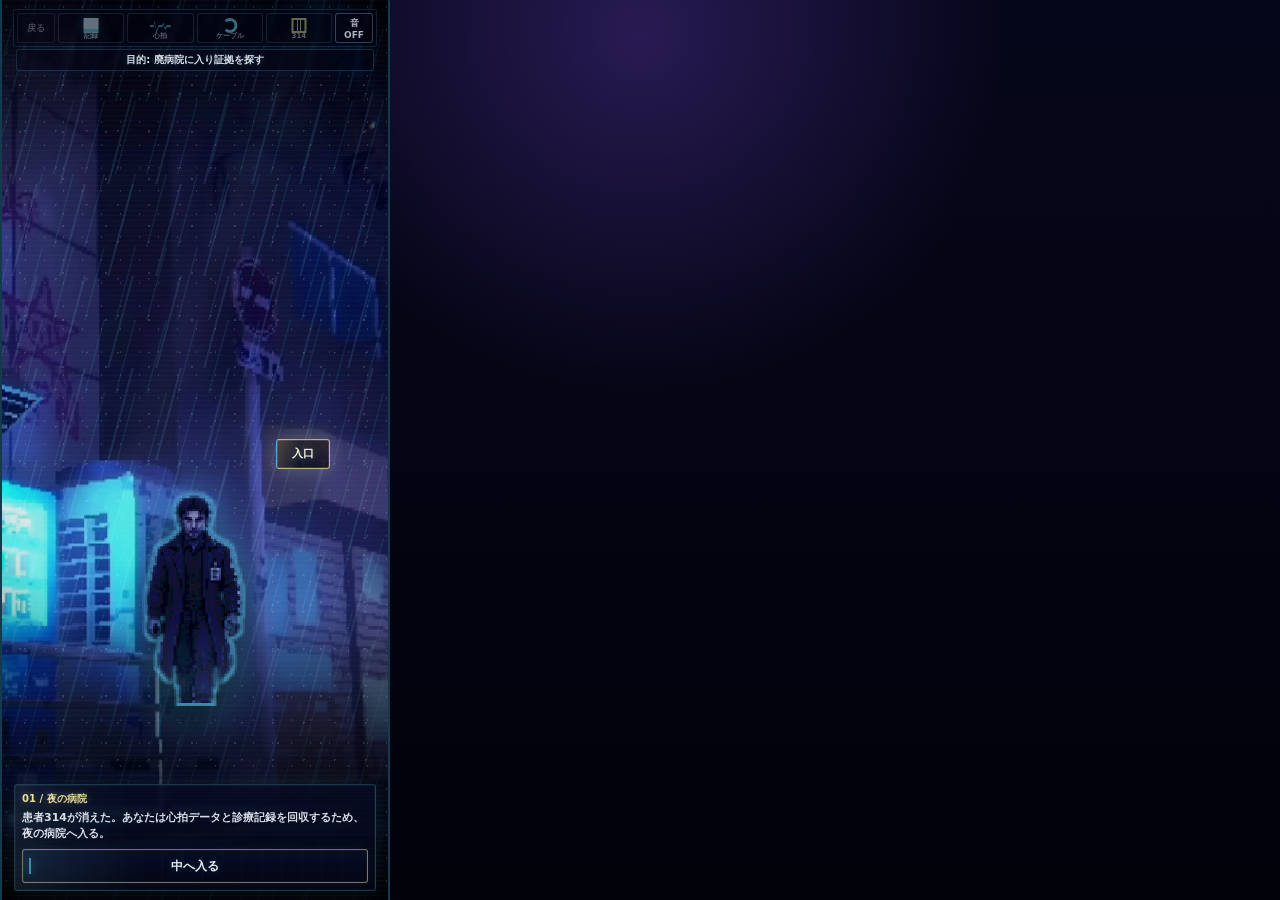
==== story/index.html @ d55cb2ef "Reduce story UI to emphasize reference composition" ====
<!doctype html>
<html lang="ja">
<head>
  <meta charset="utf-8">
  <meta name="viewport" content="width=device-width, initial-scale=1, viewport-fit=cover">
  <title>聴診 Auscultation - Mobile Prototype</title>
  <link rel="stylesheet" href="./styles.css?v=20260616-refui1">
</head>
<body>
  <main class="phone" id="app">
    <section class="screen scene-street" id="screen" aria-live="polite">
      <div class="scene-layer scene-bg" id="sceneBg"></div>
      <div class="scene-layer parallax skyline"></div>
      <div class="scene-layer parallax foreground"></div>
      <div class="scene-layer rain"></div>
      <div class="scene-layer mist"></div>
      <div class="scene-layer light-sweep"></div>
      <div class="scene-layer beat-grid"></div>
      <div class="scene-layer capsule-rig">
        <span class="core"></span>
        <span class="ring r1"></span>
        <span class="ring r2"></span>
      </div>
      <div class="scene-layer exit-door">
        <span class="door-line"></span>
        <span class="door-glow"></span>
      </div>
      <div class="scene-layer figure" id="figure"></div>
      <div class="scene-layer motion-cut" id="motionCut" aria-hidden="true">
        <span></span>
        <b></b>
      </div>
      <div class="story-beat" id="storyBeat" aria-live="polite" hidden>
        <p id="storyBeatKicker">LOG</p>
        <h2 id="storyBeatTitle">証拠更新</h2>
        <span id="storyBeatText">新しい手掛かりがつながった。</span>
      </div>
      <div class="hotspots" id="hotspots"></div>
      <div class="toast" id="toast"></div>
      <div class="scene-layer vignette"></div>
      <div class="scene-layer scanlines"></div>
      <div class="scene-layer grain"></div>

      <section class="evidence-panel" aria-label="証拠">
        <button type="button" class="back-button" id="backButton" disabled>戻る</button>
        <div class="evidence-title">証拠</div>
        <div class="evidence-slots" id="evidenceSlots"></div>
        <button type="button" class="audio-toggle" id="audioToggle" aria-pressed="false">音OFF</button>
      </section>

      <div class="objective-chip" id="objectiveChip">目的: 中へ入る</div>

      <section class="evidence-dialog" id="evidenceDialog" aria-live="polite" hidden>
        <div class="evidence-card">
          <p class="evidence-card-kicker">証拠メモ</p>
          <h2 id="evidenceDialogTitle">記録</h2>
          <p id="evidenceDialogText">調査内容</p>
          <button type="button" class="evidence-close" id="evidenceClose">閉じる</button>
        </div>
      </section>

      <section class="clear-dialog" id="clearDialog" aria-live="polite" hidden>
        <div class="clear-card">
          <p class="clear-kicker">Auscultation</p>
          <h2>CLEAR</h2>
          <p class="clear-text">消えた患者の記録、心拍、番号314がそろった。証拠カプセルのロックは解除され、外部へ送信された。</p>
          <div class="clear-evidence" id="clearEvidence"></div>
          <button type="button" class="clear-restart" id="clearRestart">最初から</button>
        </div>
      </section>

      <section class="sync-meter" id="syncMeter" hidden>
        <div class="sync-label">
          <span>心拍同期</span>
          <b id="syncStatus">待機</b>
        </div>
        <div class="sync-rail"><span id="syncFill"></span></div>
        <div class="sync-beats" id="syncBeats">
          <span></span><span></span><span></span>
        </div>
      </section>

      <section class="hud">
        <div>
          <p class="chapter" id="chapter">01 / 夜の病院</p>
          <p class="line" id="line">廃病院で患者が消えた。残された心拍データを回収し、証拠カプセルを開く。</p>
        </div>
        <div class="actions" id="actions"></div>
        <div class="progress-wrap" id="progressWrap" hidden>
          <span id="progressBar"></span>
        </div>
      </section>
    </section>
  </main>
  <script src="./app.js?v=20260616-refui1"></script>
</body>
</html>
---- story/styles.css ----
:root {
  --ink: #eef3ff;
  --muted: #9fa8d4;
  --cyan: #65d6ff;
  --violet: #6460a1;
  --pink: #d87aa8;
  --gold: #eadf9b;
  --deep: #070208;
  --panel: rgba(4, 8, 26, .78);
}

* {
  box-sizing: border-box;
}

html,
body {
  margin: 0;
  min-height: 100%;
  background: var(--deep);
  color: var(--ink);
  font-family: "Yu Gothic UI", "Hiragino Sans", Meiryo, system-ui, sans-serif;
  letter-spacing: 0;
  overscroll-behavior: none;
}

button {
  min-height: 48px;
  border: 1px solid rgba(101, 214, 255, .48);
  border-radius: 6px;
  background: linear-gradient(180deg, rgba(16, 24, 67, .96), rgba(8, 12, 35, .96));
  color: var(--ink);
  font: inherit;
  font-weight: 800;
  text-shadow: 0 0 10px rgba(101, 214, 255, .38);
  box-shadow:
    0 0 0 1px rgba(255, 255, 255, .08) inset,
    0 0 18px rgba(101, 214, 255, .14);
  touch-action: none;
}

button:active,
button.is-holding {
  border-color: rgba(255, 94, 168, .78);
  background: linear-gradient(180deg, rgba(65, 22, 78, .98), rgba(17, 16, 45, .98));
  box-shadow:
    0 0 0 1px rgba(255, 255, 255, .08) inset,
    0 0 28px rgba(255, 94, 168, .42);
}

button.is-guided {
  border-color: rgba(234, 223, 155, .76);
  box-shadow:
    0 0 0 1px rgba(255, 255, 255, .12) inset,
    0 0 20px rgba(234, 223, 155, .24),
    0 0 34px rgba(101, 214, 255, .12);
}

.phone {
  min-height: 100svh;
  display: block;
  background:
    radial-gradient(circle at 50% 4%, rgba(141, 89, 255, .25), transparent 34%),
    linear-gradient(180deg, #06061a, #02020b);
}

.screen {
  position: relative;
  width: min(100vw, 390px);
  height: 100svh;
  min-height: 680px;
  overflow: hidden;
  background: #07081c;
  isolation: isolate;
  image-rendering: pixelated;
  transform: translateZ(0);
}

.scene-layer {
  position: absolute;
  inset: 0;
  pointer-events: none;
}

.scene-bg {
  z-index: 0;
  background-image: url("./assets/bg_street.png");
  background-size: cover;
  background-position: center;
  transform: scale(1.03) translate3d(calc(var(--tilt-x, 0) * -4px), calc(var(--tilt-y, 0) * -4px), 0);
  filter: saturate(1.06) contrast(1.08);
  animation: breathe 7s ease-in-out infinite;
}

.scene-street .scene-bg {
  background-image: url("./assets/bg_ref_alley.png?v=20260615-ref1");
  background-position: center;
  filter: saturate(1.02) contrast(1.04) brightness(.9);
  animation: breathe 11s ease-in-out infinite;
}

.scene-street .scene-bg::after {
  content: "";
  position: absolute;
  inset: 0;
  background: url("./assets/bg_ref_alley_dim.png?v=20260615-ref1") center / cover no-repeat;
  opacity: 0;
  animation: streetDimPulse 7.4s ease-in-out infinite;
}

.scene-or .scene-bg,
.scene-records .scene-bg {
  background-image: url("./assets/bg_or.png");
  background-position: center 43%;
  filter: saturate(1.04) contrast(1.12) brightness(.78);
  animation: roomCameraDrift 12s ease-in-out infinite;
}

.scene-or .scene-bg::before,
.scene-records .scene-bg::before {
  content: "";
  position: absolute;
  inset: 0;
  background:
    radial-gradient(ellipse at 50% 20%, rgba(205, 246, 255, .24), transparent 18%),
    radial-gradient(ellipse at 50% 48%, rgba(61, 182, 255, .18), transparent 30%),
    linear-gradient(180deg, rgba(0, 0, 0, .18), transparent 38%, rgba(0, 0, 0, .32));
  mix-blend-mode: screen;
  opacity: .72;
  animation: surgicalLampFlicker 5.6s steps(5) infinite;
}

.scene-or .scene-bg::after,
.scene-records .scene-bg::after {
  content: "";
  position: absolute;
  inset: 0;
  background:
    linear-gradient(90deg, transparent 0 73%, rgba(72, 234, 255, .14) 74% 76%, transparent 77%),
    repeating-linear-gradient(180deg, transparent 0 33px, rgba(72, 234, 255, .1) 34px 35px, transparent 36px 70px);
  mix-blend-mode: screen;
  opacity: .28;
  animation: monitorRoomBlink 3.2s steps(4) infinite;
}

.scene-records .scene-bg {
  background-size: auto 110%;
  background-position: 43% 38%;
}

.scene-capsule .scene-bg,
.scene-exit .scene-bg {
  background-image: url("./assets/bg_capsule.png");
  background-position: center 44%;
  filter: saturate(1.08) contrast(1.13) brightness(.76);
  animation: capsuleCameraDrift 14s ease-in-out infinite;
}

.scene-capsule .scene-bg::before,
.scene-exit .scene-bg::before {
  content: "";
  position: absolute;
  inset: 0;
  background:
    radial-gradient(ellipse at 50% 39%, rgba(255, 70, 116, .3), transparent 24%),
    radial-gradient(ellipse at 51% 46%, rgba(72, 234, 255, .18), transparent 38%),
    linear-gradient(180deg, rgba(0, 0, 0, .12), transparent 44%, rgba(0, 0, 0, .36));
  mix-blend-mode: screen;
  opacity: .7;
  animation: capsuleCoreFlicker 3.8s steps(5) infinite;
}

.scene-capsule .scene-bg::after,
.scene-exit .scene-bg::after {
  content: "";
  position: absolute;
  inset: 0;
  background:
    repeating-linear-gradient(90deg, transparent 0 28px, rgba(72, 234, 255, .08) 29px 30px, transparent 31px 72px),
    repeating-linear-gradient(180deg, transparent 0 41px, rgba(255, 94, 168, .06) 42px 43px, transparent 44px 86px);
  mix-blend-mode: screen;
  opacity: .24;
  animation: monitorRoomBlink 4.4s steps(4) infinite reverse;
}

.scene-records .scene-bg,
.scene-exit .scene-bg {
  filter: saturate(1.08) contrast(1.16) brightness(.74);
}

.skyline {
  z-index: 1;
  opacity: .34;
  background:
    linear-gradient(90deg, transparent 0 14%, rgba(26, 37, 91, .55) 14% 18%, transparent 18% 62%, rgba(35, 21, 75, .52) 62% 67%, transparent 67%),
    repeating-linear-gradient(90deg, transparent 0 22px, rgba(72, 234, 255, .15) 23px 24px);
  mix-blend-mode: screen;
  animation: driftLeft 18s linear infinite;
}

.scene-street .skyline {
  display: none;
}

.foreground {
  z-index: 2;
  opacity: .3;
  background:
    radial-gradient(circle at 12% 82%, rgba(72, 234, 255, .32), transparent 14%),
    radial-gradient(circle at 82% 74%, rgba(255, 94, 168, .18), transparent 18%),
    linear-gradient(0deg, rgba(0, 0, 0, .74), transparent 25%);
  animation: driftRight 12s ease-in-out infinite alternate;
  transform: translate3d(calc(var(--tilt-x, 0) * 8px), calc(var(--tilt-y, 0) * 5px), 0);
}

.scene-street .foreground {
  opacity: .12;
  background: linear-gradient(0deg, rgba(0, 0, 0, .68), transparent 32%);
}

.rain {
  z-index: 3;
  opacity: .58;
  background-image:
    linear-gradient(105deg, transparent 0 46%, rgba(111, 199, 255, .58) 47% 49%, transparent 50% 100%),
    linear-gradient(105deg, transparent 0 54%, rgba(72, 234, 255, .4) 55% 57%, transparent 58% 100%);
  background-size: 48px 92px, 31px 73px;
  background-position: 0 0, 12px 28px;
  mix-blend-mode: screen;
  animation: rainFall .72s linear infinite;
}

.scene-street .rain {
  opacity: .2;
  animation-duration: 1.8s;
}

.scene-or .rain,
.scene-records .rain,
.scene-capsule .rain,
.scene-exit .rain {
  opacity: 0;
}

.mist {
  z-index: 4;
  opacity: .42;
  background:
    radial-gradient(ellipse at 18% 72%, rgba(74, 234, 255, .18), transparent 34%),
    radial-gradient(ellipse at 78% 28%, rgba(141, 89, 255, .22), transparent 30%),
    radial-gradient(ellipse at 45% 52%, rgba(255, 94, 168, .1), transparent 37%);
  filter: blur(4px);
  animation: mistFlow 9s ease-in-out infinite alternate;
}

.scene-street .mist {
  opacity: .16;
  filter: blur(3px);
}

.light-sweep {
  z-index: 5;
  opacity: .32;
  background: linear-gradient(112deg, transparent 0 38%, rgba(226, 249, 255, .34) 42%, transparent 48% 100%);
  mix-blend-mode: screen;
  animation: sweep 5.6s ease-in-out infinite;
}

.scene-street .light-sweep {
  opacity: .08;
  animation-duration: 9s;
}

.motion-cut {
  z-index: 29;
  display: grid;
  place-items: center;
  opacity: 0;
  transform: translateX(-110%);
  background:
    linear-gradient(110deg, transparent 0 22%, rgba(4, 8, 26, .94) 23% 78%, transparent 79%),
    repeating-linear-gradient(90deg, rgba(72, 234, 255, .26) 0 2px, transparent 2px 9px);
  mix-blend-mode: normal;
  pointer-events: none;
}

.motion-cut span {
  position: absolute;
  inset: 39% 0 auto;
  height: 42px;
  background: linear-gradient(90deg, transparent, rgba(72, 234, 255, .74), rgba(255, 224, 139, .62), transparent);
  box-shadow: 0 0 42px rgba(72, 234, 255, .55);
}

.motion-cut b {
  position: relative;
  padding: 9px 15px;
  border: 2px solid rgba(255, 224, 139, .78);
  border-radius: 6px;
  background: rgba(4, 8, 26, .82);
  color: #fff7dc;
  font-size: 18px;
  font-weight: 1000;
  line-height: 1;
  text-shadow: 0 0 16px rgba(72, 234, 255, .7);
  transform: skewX(-7deg);
}

.screen.is-cutting .motion-cut {
  animation: cutSweep 1.45s steps(12);
}

.screen.is-cutting .motion-cut b {
  animation: cutTitlePop 1.45s steps(5);
}

.screen.is-flashing .light-sweep {
  animation: sweep .32s ease-out 2;
  opacity: .58;
}

.action-cinema {
  z-index: 34;
  inset: 104px 0 180px;
  display: grid;
  place-items: center;
  opacity: 0;
  transform: translateY(12px);
  pointer-events: none;
}

.action-cinema::after {
  content: attr(data-label);
  position: absolute;
  left: 34px;
  top: calc(50% + 82px);
  z-index: 10;
  min-width: 86px;
  padding: 9px 12px;
  border: 2px solid rgba(255, 224, 139, .9);
  border-radius: 6px;
  background: rgba(1, 3, 15, .94);
  color: #fff8df;
  font-size: 16px;
  font-weight: 1000;
  line-height: 1;
  text-align: center;
  text-shadow: 0 0 16px rgba(72, 234, 255, .72);
  box-shadow: 0 0 22px rgba(255, 224, 139, .28);
  opacity: 0;
  transform: skewX(-7deg) translateX(22px) scale(.86);
}

.cine-window {
  position: relative;
  width: min(86%, 336px);
  height: min(38svh, 280px);
  min-height: 220px;
  overflow: hidden;
  border: 2px solid rgba(72, 234, 255, .72);
  border-radius: 8px;
  background:
    radial-gradient(circle at 76% 28%, rgba(255, 94, 168, .22), transparent 24%),
    radial-gradient(circle at 28% 72%, rgba(72, 234, 255, .24), transparent 22%),
    linear-gradient(180deg, rgba(10, 9, 38, .985), rgba(3, 5, 20, .985));
  box-shadow:
    0 0 0 1px rgba(255, 255, 255, .1) inset,
    0 0 36px rgba(72, 234, 255, .38),
    0 0 70px rgba(255, 94, 168, .18);
  image-rendering: pixelated;
}

.cine-window::before,
.cine-window::after {
  content: "";
  position: absolute;
  inset: 0;
  pointer-events: none;
}

.cine-window::before {
  background:
    repeating-linear-gradient(0deg, rgba(255, 255, 255, .07) 0 1px, transparent 1px 5px),
    linear-gradient(90deg, rgba(0, 0, 0, .58), transparent 22% 74%, rgba(0, 0, 0, .62));
  mix-blend-mode: screen;
  opacity: .44;
}

.cine-window::after {
  border: 10px solid rgba(1, 4, 20, .64);
  box-shadow: 0 0 0 2px rgba(255, 224, 139, .2) inset;
}

.cine-panel,
.cine-runner,
.cine-scan,
.cine-pulse,
.action-cinema b {
  position: absolute;
}

.cine-panel-a {
  z-index: 1;
  inset: 0;
  background:
    linear-gradient(120deg, transparent 0 28%, rgba(72, 234, 255, .16) 29% 31%, transparent 32%),
    linear-gradient(180deg, rgba(83, 64, 145, .6), rgba(9, 13, 44, .76) 45%, rgba(2, 4, 15, .94)),
    repeating-linear-gradient(90deg, transparent 0 18px, rgba(72, 234, 255, .1) 19px 20px);
  transform: scale(1.08);
}

.cine-panel-b {
  z-index: 2;
  left: 9%;
  right: 9%;
  bottom: 18px;
  height: 38%;
  border-top: 2px solid rgba(72, 234, 255, .46);
  background:
    linear-gradient(90deg, rgba(72, 234, 255, .18), transparent 44%, rgba(255, 94, 168, .18)),
    repeating-linear-gradient(90deg, rgba(255, 255, 255, .08) 0 4px, transparent 4px 22px);
  clip-path: polygon(0 70%, 18% 42%, 35% 58%, 48% 36%, 64% 50%, 100% 16%, 100% 100%, 0 100%);
  opacity: .82;
}

.cine-runner {
  z-index: 5;
  --cine-row: -96px;
  left: 50%;
  bottom: 26px;
  width: 64px;
  height: 96px;
  background-image: url("./assets/investigator_sprite_refstyle_v2.png?v=20260616-fixwalk1");
  background-repeat: no-repeat;
  background-size: 256px 576px;
  background-position: 0 var(--cine-row);
  filter:
    drop-shadow(0 9px 8px rgba(0, 0, 0, .5))
    drop-shadow(0 0 18px rgba(72, 234, 255, .44));
  transform: translateX(-170px);
}

.cine-scan {
  z-index: 3;
  top: -12%;
  bottom: -12%;
  left: 18%;
  width: 54px;
  background: linear-gradient(90deg, transparent, rgba(228, 251, 255, .68), transparent);
  box-shadow: 0 0 32px rgba(72, 234, 255, .52);
  transform: skewX(-13deg) translateX(-150px);
  opacity: .72;
}

.cine-pulse {
  z-index: 4;
  left: 12%;
  right: 12%;
  top: 22px;
  height: 44px;
  background: linear-gradient(90deg, transparent 0 8%, var(--cyan) 9% 11%, transparent 12% 24%, var(--cyan) 25% 31%, transparent 32% 46%, var(--gold) 47% 51%, transparent 52% 100%);
  clip-path: polygon(0 48%, 10% 48%, 14% 18%, 19% 80%, 26% 48%, 43% 48%, 48% 28%, 53% 70%, 61% 48%, 100% 48%, 100% 58%, 61% 58%, 53% 78%, 48% 36%, 43% 58%, 26% 58%, 19% 88%, 14% 26%, 10% 58%, 0 58%);
  filter: drop-shadow(0 0 16px rgba(72, 234, 255, .78));
  opacity: .88;
}

.action-cinema b {
  z-index: 7;
  left: 14px;
  right: auto;
  bottom: 14px;
  padding: 9px 12px;
  border: 2px solid rgba(255, 224, 139, .86);
  border-radius: 6px;
  background: rgba(3, 5, 21, .88);
  color: #fff8df;
  font-size: 16px;
  font-weight: 1000;
  line-height: 1;
  text-shadow: 0 0 16px rgba(72, 234, 255, .72);
  transform: skewX(-7deg);
}

.screen.is-cinema .action-cinema {
  animation: cinemaShell 2.25s steps(14) forwards;
}

.screen.is-cinema .cine-panel-a {
  animation: cinePanelMove 2.25s steps(12) forwards;
}

.screen.is-cinema .cine-panel-b {
  animation: cineFloorMove 2.25s steps(11) forwards;
}

.screen.is-cinema .cine-runner {
  animation:
    cineRun 2.25s steps(14) forwards,
    cineSprite .45s steps(4) infinite;
}

.screen.is-cinema .cine-scan {
  animation: cineScan 2.25s steps(9) forwards;
}

.screen.is-cinema .cine-pulse {
  animation: cinePulse 2.25s steps(9) forwards;
}

.screen.is-cinema .action-cinema b {
  animation: cineLabel 2.25s steps(7) forwards;
}

.screen.is-cinema .action-cinema::after {
  animation: cineLabel 2.25s steps(7) forwards;
}

.screen.is-cinema-hold .action-cinema {
  opacity: 1;
  transform: translateY(0);
  animation: none;
}

.screen.is-cinema-hold .cine-panel-a,
.screen.is-cinema-hold .cine-panel-b,
.screen.is-cinema-hold .cine-runner,
.screen.is-cinema-hold .cine-scan,
.screen.is-cinema-hold .cine-pulse,
.screen.is-cinema-hold .action-cinema b,
.screen.is-cinema-hold .action-cinema::after {
  animation: none;
}

.screen.is-cinema-hold .cine-panel-a {
  transform: scale(1.08) translateX(-10px);
}

.screen.is-cinema-hold .cine-panel-b {
  opacity: .86;
  transform: translateX(-8px);
}

.screen.is-cinema-hold .cine-runner {
  transform: translateX(-32px);
  background-position: -64px var(--cine-row, -96px);
  opacity: 1;
}

.screen.is-cinema-hold .cine-scan {
  transform: skewX(-13deg) translateX(84px);
  opacity: .72;
}

.screen.is-cinema-hold .cine-pulse {
  transform: translateX(8px) scaleY(1.04);
  opacity: .95;
}

.screen.is-cinema-hold .action-cinema b,
.screen.is-cinema-hold .action-cinema::after {
  opacity: 1;
  transform: skewX(-7deg) translateX(0) scale(1);
}

.action-cinema[data-mode="record"] .cine-window,
.action-cinema[data-mode="code"] .cine-window,
.action-cinema[data-mode="link"] .cine-window {
  border-color: rgba(255, 224, 139, .9);
}

.action-cinema[data-mode="pulse"] .cine-window,
.action-cinema[data-mode="sync"] .cine-window {
  border-color: rgba(72, 234, 255, .92);
}

.action-cinema[data-mode="open"] .cine-window {
  border-color: rgba(255, 94, 168, .94);
  box-shadow:
    0 0 0 1px rgba(255, 255, 255, .12) inset,
    0 0 44px rgba(255, 94, 168, .42),
    0 0 74px rgba(72, 234, 255, .2);
}

.story-beat {
  position: absolute;
  z-index: 35;
  left: 18px;
  right: 18px;
  top: auto;
  bottom: calc(252px + env(safe-area-inset-bottom));
  padding: 10px 11px 11px;
  border: 1px solid rgba(101, 214, 255, .36);
  border-left-color: rgba(234, 223, 155, .72);
  border-radius: 3px;
  background:
    linear-gradient(90deg, rgba(101, 214, 255, .13), transparent 42%),
    linear-gradient(180deg, rgba(4, 7, 24, .86), rgba(1, 3, 13, .9));
  box-shadow:
    0 0 0 1px rgba(255, 255, 255, .05) inset,
    0 0 18px rgba(72, 234, 255, .12);
  transform: translateY(10px);
  opacity: 0;
  pointer-events: none;
  overflow: hidden;
}

.story-beat.is-visible {
  animation: storyBeatIn 1.45s steps(7) forwards;
}

.story-beat[hidden] {
  display: none;
}

.story-beat p,
.story-beat h2,
.story-beat span {
  margin: 0;
}

.story-beat p {
  color: rgba(234, 223, 155, .96);
  font-size: 9px;
  font-weight: 1000;
  letter-spacing: 0;
}

.story-beat h2 {
  margin-top: 3px;
  color: #e9fbff;
  font-size: 15px;
  font-weight: 1000;
  line-height: 1.18;
  text-shadow: 0 0 10px rgba(72, 234, 255, .38);
}

.story-beat span {
  display: -webkit-box;
  margin-top: 5px;
  color: rgba(248, 251, 255, .9);
  font-size: 10px;
  font-weight: 800;
  line-height: 1.42;
  max-height: 2.84em;
  overflow: hidden;
  -webkit-box-orient: vertical;
  -webkit-line-clamp: 2;
}

.screen.is-transitioning .scene-bg {
  animation: scenePush .42s steps(5), breathe 7s ease-in-out infinite;
}

.screen.is-transitioning .figure {
  animation: figureDrop .42s steps(4), tinyIdle 1.2s steps(2) infinite;
}

.scene-street .beat-grid,
.scene-street .capsule-rig,
.scene-street .exit-door,
.scene-or .capsule-rig,
.scene-records .capsule-rig {
  display: none;
}

.beat-grid {
  z-index: 6;
  opacity: .5;
  top: 18%;
  left: 8%;
  right: 52%;
  bottom: auto;
  height: 110px;
  background:
    linear-gradient(90deg, transparent 0 10%, var(--cyan) 10% 12%, transparent 12% 26%, var(--cyan) 26% 29%, transparent 29% 44%, var(--cyan) 44% 50%, transparent 50% 100%);
  filter: drop-shadow(0 0 14px rgba(72, 234, 255, .7));
  transform: scaleY(.7);
  clip-path: polygon(0 46%, 14% 46%, 18% 20%, 22% 72%, 29% 46%, 42% 46%, 47% 30%, 52% 62%, 59% 46%, 100% 46%, 100% 54%, 59% 54%, 52% 70%, 47% 38%, 42% 54%, 29% 54%, 22% 80%, 18% 28%, 14% 54%, 0 54%);
  animation: monitorPulse 1.1s steps(4) infinite;
}

.capsule-rig {
  z-index: 7;
  display: none;
  inset: 14% 3% auto 3%;
  height: min(52svh, 430px);
  filter:
    drop-shadow(0 0 22px rgba(72, 234, 255, .34))
    drop-shadow(0 0 34px rgba(255, 65, 93, .2));
}

.scene-capsule .capsule-rig {
  display: block;
}

.core {
  position: absolute;
  left: 50%;
  top: 48%;
  width: min(72vw, 300px);
  height: min(50svh, 410px);
  transform: translate(-50%, -50%);
  border: 0;
  border-radius: 0;
  background: url("./assets/heart_core_v2.png?v=20260615") center / contain no-repeat;
  box-shadow: none;
  image-rendering: pixelated;
  animation: coreBeat 1.05s ease-in-out infinite;
}

.ring {
  position: absolute;
  left: 50%;
  top: 39%;
  width: min(50vw, 210px);
  height: min(50vw, 210px);
  border: 2px solid rgba(72, 234, 255, .64);
  transform: translate(-50%, -50%) rotate(0deg);
  opacity: .32;
  animation: ringTurn 4.5s linear infinite;
  pointer-events: none;
}

.ring.r2 {
  width: min(64vw, 270px);
  height: min(64vw, 270px);
  border-color: rgba(255, 94, 168, .44);
  animation-duration: 7s;
  animation-direction: reverse;
}

.exit-door {
  z-index: 7;
  display: none;
  inset: 18% 18% 28%;
}

.scene-exit .exit-door {
  display: block;
}

.door-line {
  position: absolute;
  inset: 0 40%;
  border: 3px solid rgba(208, 250, 255, .8);
  background: rgba(14, 20, 52, .54);
  box-shadow: 0 0 42px rgba(72, 234, 255, .4);
  animation: doorOpen 1.8s ease-out forwards;
}

.door-glow {
  position: absolute;
  inset: 16% 36%;
  background: radial-gradient(circle, rgba(248, 253, 255, .86), rgba(72, 234, 255, .38) 38%, transparent 70%);
  opacity: 0;
  animation: glowIn 1.8s ease-out forwards;
}

.figure {
  z-index: 23;
  display: block;
  left: var(--figure-x, 45%);
  top: var(--figure-y, 64%);
  right: auto;
  bottom: auto;
  width: 96px;
  height: 144px;
  transform: translate(-50%, -50%);
  background-image: url("./assets/investigator_sprite_refstyle_v2.png?v=20260616-fixwalk1");
  background-repeat: no-repeat;
  background-size: 384px 864px;
  background-position: 0 var(--sprite-row, 0px);
  image-rendering: pixelated;
  pointer-events: none;
  filter:
    drop-shadow(0 10px 8px rgba(0, 0, 0, .46))
    drop-shadow(0 0 14px rgba(72, 234, 255, .36))
    brightness(1.08);
  transition:
    left .58s steps(7),
    top .58s steps(7);
  animation: tinyIdle 1.2s steps(2) infinite;
}

.figure::after {
  content: "";
  position: absolute;
  left: 50%;
  bottom: 8px;
  width: 44%;
  height: 9px;
  transform: translateX(-50%);
  background: radial-gradient(ellipse, rgba(0, 0, 0, .48), rgba(0, 0, 0, .18) 48%, transparent 72%);
  opacity: .72;
  pointer-events: none;
}

.scene-street .figure {
  width: 154px;
  height: 231px;
  background-size: 616px 1386px;
  filter:
    drop-shadow(0 20px 14px rgba(0, 0, 0, .62))
    drop-shadow(0 0 16px rgba(72, 234, 255, .44))
    saturate(1.03)
    brightness(.92);
}

.scene-or .figure,
.scene-records .figure {
  width: 140px;
  height: 210px;
  background-size: 560px 1260px;
  filter:
    drop-shadow(0 18px 12px rgba(0, 0, 0, .6))
    drop-shadow(0 0 14px rgba(72, 234, 255, .44))
    saturate(.98)
    brightness(.86);
}

.scene-capsule .figure,
.scene-exit .figure {
  width: 132px;
  height: 198px;
  background-size: 528px 1188px;
  filter:
    drop-shadow(0 18px 12px rgba(0, 0, 0, .6))
    drop-shadow(0 0 14px rgba(72, 234, 255, .4))
    saturate(.95)
    brightness(.82);
}

.figure-dir-front {
  --sprite-row: 0px;
}

.figure-dir-side {
  --sprite-row: -144px;
}

.figure-dir-back {
  --sprite-row: -288px;
}

.figure-action-reach-side {
  --sprite-row: -432px;
}

.figure-action-reach-back {
  --sprite-row: -576px;
}

.figure-action-crouch {
  --sprite-row: -720px;
}

.scene-street.figure-dir-side {
  --sprite-row: -231px;
}

.scene-street.figure-dir-back {
  --sprite-row: -462px;
}

.scene-street.figure-action-reach-side {
  --sprite-row: -693px;
}

.scene-street.figure-action-reach-back {
  --sprite-row: -924px;
}

.scene-street.figure-action-crouch {
  --sprite-row: -1155px;
}

.scene-or.figure-dir-side,
.scene-records.figure-dir-side {
  --sprite-row: -210px;
}

.scene-or.figure-dir-back,
.scene-records.figure-dir-back {
  --sprite-row: -420px;
}

.scene-or.figure-action-reach-side,
.scene-records.figure-action-reach-side {
  --sprite-row: -630px;
}

.scene-or.figure-action-reach-back,
.scene-records.figure-action-reach-back {
  --sprite-row: -840px;
}

.scene-or.figure-action-crouch,
.scene-records.figure-action-crouch {
  --sprite-row: -1050px;
}

.scene-capsule.figure-dir-side,
.scene-exit.figure-dir-side {
  --sprite-row: -198px;
}

.scene-capsule.figure-dir-back,
.scene-exit.figure-dir-back {
  --sprite-row: -396px;
}

.scene-capsule.figure-action-reach-back,
.scene-exit.figure-action-reach-back {
  --sprite-row: -792px;
}

.screen.is-walking .figure {
  animation: tinyIdle 1.2s steps(2) infinite;
  filter:
    drop-shadow(0 15px 12px rgba(0, 0, 0, .56))
    drop-shadow(0 0 18px rgba(72, 234, 255, .46))
    brightness(1.06);
}

.screen.is-walking .figure::after {
  width: 58%;
  opacity: .58;
}

.screen.is-acting .figure {
  animation: actionPulse .48s steps(2) infinite;
}

.hotspots {
  position: absolute;
  inset: 0 0 130px;
  z-index: 24;
  pointer-events: none;
}

.hotspot {
  position: absolute;
  min-width: 54px;
  min-height: 30px;
  padding: 0 7px;
  border: 1px solid rgba(101, 214, 255, .5);
  border-left-color: rgba(234, 223, 155, .68);
  border-radius: 3px;
  background:
    linear-gradient(90deg, rgba(101, 214, 255, .08), transparent 38%),
    linear-gradient(180deg, rgba(8, 13, 36, .38), rgba(3, 5, 18, .58));
  color: rgba(248, 251, 255, .92);
  font-size: 11px;
  font-weight: 900;
  text-shadow: 0 0 8px rgba(101, 214, 255, .34);
  pointer-events: auto;
  animation: hotspotPulse 1.9s steps(4) infinite;
  box-shadow:
    0 0 0 1px rgba(255, 255, 255, .06) inset,
    0 0 14px rgba(101, 214, 255, .12);
}

.hotspot.is-guided {
  border-color: rgba(234, 223, 155, .76);
  border-left-color: rgba(101, 214, 255, .76);
  background:
    linear-gradient(90deg, rgba(234, 223, 155, .18), transparent 42%),
    linear-gradient(180deg, rgba(37, 31, 16, .58), rgba(5, 6, 20, .68));
  color: #fff7dc;
  animation: guidePulse 1.4s steps(4) infinite;
}

.hotspot.is-active {
  border-color: rgba(255, 244, 189, .96);
  color: #fffbea;
  background:
    linear-gradient(90deg, rgba(255, 224, 139, .24), transparent 44%),
    linear-gradient(180deg, rgba(22, 28, 58, .72), rgba(3, 5, 18, .78));
  box-shadow:
    0 0 0 1px rgba(255, 255, 255, .1) inset,
    0 0 18px rgba(255, 224, 139, .38),
    0 0 28px rgba(72, 234, 255, .18);
  animation: targetLock .62s steps(4) infinite;
}

.hotspot.is-done {
  min-width: 48px;
  border-color: rgba(72, 234, 255, .46);
  background: rgba(6, 30, 34, .7);
  color: rgba(151, 244, 255, .96);
  animation: none;
  box-shadow: 0 0 16px rgba(72, 234, 255, .18);
}

.hotspot-door {
  left: 78%;
  right: auto;
  transform: translateX(-50%);
  top: 57%;
}

.hotspot-chart {
  left: 8%;
  top: 20%;
}

.hotspot-monitor {
  left: 72%;
  right: auto;
  transform: translateX(-50%);
  top: 26%;
}

.hotspot-bed {
  left: 35%;
  top: 57%;
}

.hotspot-recordSheet {
  left: 12%;
  top: 24%;
}

.hotspot-capsuleCore {
  left: 50%;
  top: 25%;
  transform: translateX(-50%);
}

.hotspot-exitDoor {
  left: 50%;
  top: 40%;
  transform: translateX(-50%);
}

.toast {
  position: absolute;
  z-index: 32;
  left: 50%;
  top: 100px;
  min-width: 120px;
  padding: 8px 12px;
  border: 2px solid rgba(255, 224, 139, .7);
  border-radius: 999px;
  background: rgba(8, 10, 27, .86);
  color: var(--gold);
  font-size: 13px;
  font-weight: 900;
  text-align: center;
  opacity: 0;
  transform: translate(-50%, -10px);
  transition: opacity .18s ease, transform .18s ease;
  pointer-events: none;
  box-shadow: 0 0 24px rgba(255, 224, 139, .18);
}

.toast.is-visible {
  opacity: 1;
  transform: translate(-50%, 0);
}

.evidence-panel {
  position: absolute;
  z-index: 31;
  left: 11px;
  right: 11px;
  top: max(9px, env(safe-area-inset-top));
  display: grid;
  grid-template-columns: 38px minmax(0, 1fr) 38px;
  gap: 3px;
  align-items: center;
  padding: 3px;
  border: 1px solid rgba(101, 214, 255, .14);
  border-radius: 3px;
  background: rgba(3, 6, 19, .24);
  box-shadow: 0 0 12px rgba(101, 214, 255, .04);
  backdrop-filter: blur(2px);
}

.evidence-panel.is-updated {
  animation: evidencePanelPulse .72s steps(5);
}

.back-button,
.audio-toggle {
  min-height: 30px;
  padding: 0 4px;
  border-color: rgba(120, 143, 190, .42);
  border-radius: 3px;
  background: rgba(3, 7, 21, .34);
  color: rgba(242, 246, 255, .72);
  font-size: 9px;
  font-weight: 900;
  text-shadow: none;
  box-shadow: none;
}

.back-button:not(:disabled) {
  border-color: rgba(72, 234, 255, .66);
  color: #e9fbff;
  box-shadow: 0 0 14px rgba(72, 234, 255, .18);
}

.back-button:disabled {
  opacity: .36;
}

.objective-chip {
  position: absolute;
  z-index: 31;
  left: 14px;
  right: 14px;
  top: max(49px, calc(env(safe-area-inset-top) + 49px));
  padding: 4px 8px;
  border: 1px solid rgba(101, 214, 255, .18);
  border-radius: 3px;
  background: rgba(3, 6, 19, .28);
  color: rgba(242, 246, 255, .9);
  font-size: 10px;
  font-weight: 900;
  line-height: 1.2;
  text-align: center;
  text-shadow: 0 0 10px rgba(101, 214, 255, .24);
  box-shadow: 0 0 12px rgba(101, 214, 255, .06);
  backdrop-filter: blur(2px);
}

.objective-chip.is-updated {
  animation: objectivePulse .48s steps(4);
}

.evidence-title {
  display: none;
  color: var(--gold);
  font-size: 10px;
  font-weight: 900;
  text-align: center;
  text-shadow: 0 0 10px rgba(255, 224, 139, .42);
}

.evidence-slots {
  display: grid;
  grid-template-columns: repeat(4, minmax(0, 1fr));
  gap: 3px;
}

.audio-toggle.is-on {
  border-color: rgba(255, 224, 139, .82);
  color: var(--gold);
  box-shadow: 0 0 16px rgba(255, 224, 139, .22);
}

.evidence-slot {
  position: relative;
  min-width: 0;
  min-height: 0;
  height: 30px;
  padding: 0;
  border: 1px solid rgba(120, 143, 190, .42);
  border-radius: 3px;
  background: rgba(3, 7, 21, .34);
  color: var(--ink);
  opacity: .44;
  overflow: hidden;
  text-shadow: none;
  box-shadow: none;
}

.evidence-slot::before {
  content: "";
  position: absolute;
  inset: 0;
  background:
    linear-gradient(90deg, transparent, rgba(72, 234, 255, .32), transparent);
  opacity: 0;
  transform: translateX(-110%);
  pointer-events: none;
}

.evidence-slot span {
  position: absolute;
  left: 50%;
  top: 4px;
  width: 15px;
  height: 15px;
  transform: translateX(-50%);
  image-rendering: pixelated;
}

.evidence-slot b {
  position: absolute;
  left: 2px;
  right: 2px;
  bottom: 2px;
  color: rgba(242, 246, 255, .84);
  font-size: 7px;
  line-height: 1;
  text-align: center;
  white-space: nowrap;
}

.evidence-slot.is-found {
  opacity: 1;
  border-color: rgba(72, 234, 255, .72);
  background:
    linear-gradient(180deg, rgba(11, 28, 54, .68), rgba(3, 7, 21, .78));
  box-shadow:
    0 0 0 1px rgba(255, 255, 255, .05) inset,
    0 0 16px rgba(72, 234, 255, .22);
}

.evidence-slot.is-new {
  animation: evidencePop .72s steps(5);
}

.evidence-slot.is-new::before {
  animation: evidenceAcquireSweep .72s steps(5);
}

.evidence-slot:focus-visible {
  outline: 2px solid var(--gold);
  outline-offset: 2px;
}

.evidence-dialog {
  position: absolute;
  z-index: 45;
  inset: 0;
  display: grid;
  place-items: center;
  padding: 18px;
  background: rgba(0, 0, 0, .34);
  backdrop-filter: blur(2px);
}

.evidence-dialog[hidden] {
  display: none;
}

.evidence-card {
  width: min(100%, 340px);
  padding: 16px;
  border: 2px solid rgba(72, 234, 255, .58);
  border-radius: 8px;
  background:
    linear-gradient(180deg, rgba(12, 18, 52, .95), rgba(4, 7, 24, .94)),
    rgba(4, 8, 26, .9);
  box-shadow:
    0 0 0 1px rgba(255, 255, 255, .08) inset,
    0 0 44px rgba(72, 234, 255, .24);
}

.evidence-card-kicker {
  margin: 0 0 6px;
  color: var(--gold);
  font-size: 11px;
  font-weight: 900;
}

.evidence-card h2 {
  margin: 0 0 10px;
  color: #e9fbff;
  font-size: 18px;
  line-height: 1.25;
}

.evidence-card p {
  margin: 0 0 14px;
  color: rgba(242, 246, 255, .88);
  font-size: 14px;
  line-height: 1.72;
}

.evidence-close {
  width: 100%;
  min-height: 42px;
  font-size: 14px;
}

.clear-dialog {
  position: absolute;
  z-index: 50;
  inset: 0;
  display: grid;
  place-items: center;
  padding: 18px;
  background:
    radial-gradient(circle at 50% 34%, rgba(72, 234, 255, .2), transparent 34%),
    rgba(0, 0, 0, .48);
  backdrop-filter: blur(3px);
}

.clear-dialog[hidden] {
  display: none;
}

.clear-card {
  width: min(100%, 342px);
  padding: 18px;
  border: 2px solid rgba(255, 224, 139, .62);
  border-radius: 8px;
  background:
    linear-gradient(180deg, rgba(13, 18, 48, .96), rgba(5, 7, 24, .96)),
    rgba(4, 8, 26, .92);
  box-shadow:
    0 0 0 1px rgba(255, 255, 255, .08) inset,
    0 0 54px rgba(255, 224, 139, .2),
    0 0 84px rgba(72, 234, 255, .16);
  text-align: center;
}

.clear-kicker {
  margin: 0 0 6px;
  color: var(--cyan);
  font-size: 11px;
  font-weight: 900;
  letter-spacing: .08em;
  text-transform: uppercase;
}

.clear-card h2 {
  margin: 0 0 10px;
  color: var(--gold);
  font-size: 34px;
  line-height: 1;
  text-shadow: 0 0 20px rgba(255, 224, 139, .45);
}

.clear-text {
  margin: 0 0 14px;
  color: rgba(242, 246, 255, .9);
  font-size: 14px;
  line-height: 1.72;
  text-align: left;
}

.clear-evidence {
  display: grid;
  grid-template-columns: repeat(4, minmax(0, 1fr));
  gap: 5px;
  margin: 0 0 14px;
}

.clear-evidence span {
  padding: 7px 3px;
  border: 1px solid rgba(72, 234, 255, .48);
  border-radius: 6px;
  background: rgba(72, 234, 255, .08);
  color: rgba(242, 246, 255, .88);
  font-size: 10px;
  font-weight: 900;
}

.clear-restart {
  width: 100%;
  min-height: 44px;
  border-color: rgba(255, 224, 139, .68);
  font-size: 14px;
}

.sync-meter {
  position: absolute;
  z-index: 31;
  left: 18px;
  right: 18px;
  top: max(103px, calc(env(safe-area-inset-top) + 103px));
  padding: 10px 12px;
  border: 1px solid rgba(72, 234, 255, .44);
  border-radius: 8px;
  background: rgba(4, 8, 26, .68);
  box-shadow:
    0 0 0 1px rgba(255, 255, 255, .05) inset,
    0 0 26px rgba(72, 234, 255, .14);
  backdrop-filter: blur(5px);
}

.sync-meter[hidden] {
  display: none;
}

.sync-label {
  display: flex;
  justify-content: space-between;
  gap: 10px;
  margin-bottom: 8px;
  color: rgba(242, 246, 255, .9);
  font-size: 11px;
  font-weight: 900;
}

.sync-label b {
  color: var(--gold);
  font-size: 11px;
}

.sync-rail {
  height: 8px;
  overflow: hidden;
  border: 1px solid rgba(72, 234, 255, .42);
  border-radius: 999px;
  background: rgba(0, 0, 0, .34);
}

.sync-rail span {
  display: block;
  width: 0%;
  height: 100%;
  background: linear-gradient(90deg, var(--cyan), var(--gold), var(--pink));
  box-shadow: 0 0 18px rgba(72, 234, 255, .45);
  transition: width .08s linear;
}

.sync-beats {
  display: grid;
  grid-template-columns: repeat(3, 1fr);
  gap: 7px;
  margin-top: 8px;
}

.sync-beats span {
  height: 8px;
  border: 1px solid rgba(120, 143, 190, .34);
  border-radius: 999px;
  background: rgba(4, 8, 26, .8);
}

.sync-beats span.is-lit {
  border-color: rgba(255, 224, 139, .86);
  background: var(--gold);
  box-shadow: 0 0 18px rgba(255, 224, 139, .58);
}

.sync-beats span.is-pop {
  animation: beatPop .32s steps(3);
}

.evidence-doc span {
  background:
    linear-gradient(180deg, #d8f7ff 0 72%, #79dff2 72%),
    linear-gradient(90deg, transparent 0 72%, #24486f 72%);
  box-shadow: 0 0 10px rgba(72, 234, 255, .35);
}

.evidence-pulse span {
  width: 21px;
  background: var(--cyan);
  clip-path: polygon(0 48%, 18% 48%, 23% 16%, 32% 86%, 42% 48%, 58% 48%, 65% 30%, 72% 66%, 82% 48%, 100% 48%, 100% 60%, 82% 60%, 72% 78%, 65% 42%, 58% 60%, 42% 60%, 32% 98%, 23% 28%, 18% 60%, 0 60%);
  filter: drop-shadow(0 0 8px rgba(72, 234, 255, .76));
}

.evidence-cable span {
  border: 3px solid #7beeff;
  border-left-color: transparent;
  border-radius: 50%;
}

.evidence-code span {
  border: 2px solid var(--gold);
  background:
    linear-gradient(90deg, transparent 0 28%, var(--gold) 28% 38%, transparent 38% 62%, var(--gold) 62% 72%, transparent 72%);
}

.vignette {
  z-index: 20;
  background:
    radial-gradient(circle at 50% 42%, transparent 0 45%, rgba(0, 0, 0, .44) 74%, rgba(0, 0, 0, .74) 100%),
    linear-gradient(180deg, rgba(0, 0, 0, .08), transparent 18%, transparent 68%, rgba(0, 0, 0, .4));
}

.scanlines {
  z-index: 21;
  opacity: .18;
  background: repeating-linear-gradient(180deg, rgba(255,255,255,.11) 0 1px, transparent 1px 5px);
  mix-blend-mode: screen;
  animation: scanlineDrift 8s steps(12) infinite;
}

.grain {
  z-index: 22;
  opacity: .14;
  background-image:
    radial-gradient(circle at 24% 31%, #fff 0 1px, transparent 1px),
    radial-gradient(circle at 74% 53%, #fff 0 1px, transparent 1px),
    radial-gradient(circle at 42% 81%, #fff 0 1px, transparent 1px);
  background-size: 19px 23px, 31px 37px, 43px 47px;
  animation: grainShift .32s steps(2) infinite;
}

.hud {
  position: absolute;
  z-index: 30;
  left: 12px;
  right: 12px;
  bottom: max(9px, env(safe-area-inset-bottom));
  padding: 7px;
  border: 1px solid rgba(101, 214, 255, .22);
  border-radius: 3px;
  background:
    linear-gradient(90deg, rgba(101, 214, 255, .06), transparent 32%),
    linear-gradient(180deg, rgba(9, 14, 42, .52), rgba(4, 6, 22, .58)),
    rgba(4, 8, 26, .42);
  box-shadow:
    0 0 0 1px rgba(255, 255, 255, .04) inset,
    0 0 22px rgba(101, 214, 255, .1);
  backdrop-filter: blur(2px);
  overflow: hidden;
}

.hud::before {
  content: "";
  position: absolute;
  inset: 0;
  background:
    repeating-linear-gradient(180deg, rgba(255, 255, 255, .06) 0 1px, transparent 1px 7px),
    linear-gradient(90deg, rgba(234, 223, 155, .12), transparent 18%);
  opacity: .32;
  pointer-events: none;
}

.hud > * {
  position: relative;
  z-index: 1;
}

.screen.is-transitioning .scene-bg,
.screen.is-transitioning .hud {
  animation-name: pixelFlash;
  animation-duration: .28s;
  animation-timing-function: steps(4);
}

.chapter {
  margin: 0 0 4px;
  color: var(--gold);
  font-size: 10px;
  font-weight: 900;
  text-shadow: 0 0 9px rgba(234, 223, 155, .32);
}

.line {
  min-height: 0;
  margin: 0 0 7px;
  color: rgba(242, 246, 255, .9);
  font-size: 11px;
  font-weight: 650;
  line-height: 1.45;
  display: -webkit-box;
  overflow: hidden;
  -webkit-box-orient: vertical;
  -webkit-line-clamp: 2;
}

.actions {
  display: grid;
  grid-template-columns: 1fr;
  gap: 5px;
}

.actions:has(button + button) {
  grid-template-columns: repeat(3, minmax(0, 1fr));
}

.actions button {
  position: relative;
  min-height: 34px;
  border-color: rgba(234, 223, 155, .48);
  border-radius: 3px;
  background:
    linear-gradient(90deg, rgba(101, 214, 255, .1), transparent 36%),
    linear-gradient(180deg, rgba(11, 16, 47, .66), rgba(4, 7, 23, .7));
  color: rgba(246, 250, 255, .94);
  font-size: 12px;
  letter-spacing: 0;
  text-shadow: 0 0 9px rgba(101, 214, 255, .24);
  box-shadow:
    0 0 0 1px rgba(255, 255, 255, .04) inset,
    0 0 16px rgba(101, 214, 255, .08);
  overflow: hidden;
}

.actions button::before {
  content: "";
  position: absolute;
  left: 6px;
  top: 8px;
  bottom: 8px;
  width: 2px;
  background: rgba(101, 214, 255, .58);
  box-shadow: 0 0 10px rgba(101, 214, 255, .42);
}

.actions button::after {
  content: "";
  position: absolute;
  inset: 0;
  background: repeating-linear-gradient(90deg, transparent 0 18px, rgba(255, 255, 255, .05) 19px 20px);
  opacity: .24;
  pointer-events: none;
}

.actions button.is-done {
  border-color: rgba(101, 214, 255, .34);
  background:
    linear-gradient(90deg, rgba(101, 214, 255, .1), transparent 46%),
    linear-gradient(180deg, rgba(7, 28, 38, .7), rgba(5, 11, 29, .72));
  color: rgba(207, 253, 255, .9);
  text-shadow: 0 0 9px rgba(101, 214, 255, .3);
  box-shadow:
    0 0 0 1px rgba(255, 255, 255, .04) inset,
    0 0 14px rgba(101, 214, 255, .1);
}

.progress-wrap {
  height: 14px;
  margin-top: 10px;
  border: 2px solid rgba(72, 234, 255, .38);
  border-radius: 999px;
  background: rgba(1, 4, 17, .8);
  overflow: hidden;
}

.progress-wrap span {
  display: block;
  width: 0%;
  height: 100%;
  background: linear-gradient(90deg, var(--cyan), var(--pink));
  box-shadow: 0 0 18px rgba(72, 234, 255, .8);
}

.scene-pressing .capsule-rig {
  filter:
    drop-shadow(0 0 46px rgba(255, 94, 168, .68))
    drop-shadow(0 0 64px rgba(72, 234, 255, .4));
}

.scene-pressing .core {
  animation-duration: .62s;
}

.scene-pressing .ring {
  opacity: .72;
  border-color: rgba(255, 224, 139, .72);
}

@keyframes breathe {
  0%, 100% { transform: scale(1.03) translate3d(0, 0, 0); }
  50% { transform: scale(1.055) translate3d(0, -4px, 0); }
}

@keyframes roomCameraDrift {
  0%, 100% {
    transform: scale(1.032) translate3d(0, 0, 0);
    filter: saturate(1.04) contrast(1.12) brightness(.78);
  }
  36% {
    transform: scale(1.04) translate3d(-2px, -2px, 0);
    filter: saturate(1.05) contrast(1.13) brightness(.8);
  }
  68% {
    transform: scale(1.037) translate3d(2px, -1px, 0);
    filter: saturate(1.04) contrast(1.12) brightness(.77);
  }
}

@keyframes capsuleCameraDrift {
  0%, 100% {
    transform: scale(1.032) translate3d(0, 0, 0);
    filter: saturate(1.08) contrast(1.13) brightness(.76);
  }
  40% {
    transform: scale(1.042) translate3d(1px, -2px, 0);
    filter: saturate(1.1) contrast(1.15) brightness(.78);
  }
  72% {
    transform: scale(1.036) translate3d(-2px, -1px, 0);
    filter: saturate(1.08) contrast(1.14) brightness(.75);
  }
}

@keyframes scanlineDrift {
  0%, 100% { transform: translate3d(0, 0, 0); opacity: .15; }
  45% { transform: translate3d(0, 3px, 0); opacity: .2; }
  70% { transform: translate3d(0, 1px, 0); opacity: .17; }
}

@keyframes streetDimPulse {
  0%, 28%, 100% { opacity: 0; }
  46% { opacity: .22; }
  58% { opacity: .1; }
  70% { opacity: .17; }
}

@keyframes surgicalLampFlicker {
  0%, 100% { opacity: .58; filter: brightness(.92); }
  18% { opacity: .78; filter: brightness(1.08); }
  34% { opacity: .66; filter: brightness(.98); }
  55% { opacity: .82; filter: brightness(1.12); }
  72% { opacity: .62; filter: brightness(.95); }
}

@keyframes monitorRoomBlink {
  0%, 100% { opacity: .18; transform: translate3d(0, 0, 0); }
  28% { opacity: .34; transform: translate3d(1px, 0, 0); }
  48% { opacity: .22; transform: translate3d(-1px, 0, 0); }
  70% { opacity: .38; transform: translate3d(0, -1px, 0); }
}

@keyframes capsuleCoreFlicker {
  0%, 100% { opacity: .54; filter: brightness(.9); }
  16% { opacity: .74; filter: brightness(1.12); }
  32% { opacity: .62; filter: brightness(.98); }
  58% { opacity: .82; filter: brightness(1.2); }
  76% { opacity: .6; filter: brightness(.96); }
}

@keyframes driftLeft {
  from { transform: translate3d(0, 0, 0); }
  to { transform: translate3d(-48px, 0, 0); }
}

@keyframes driftRight {
  from { transform: translate3d(-10px, 4px, 0); }
  to { transform: translate3d(12px, -4px, 0); }
}

@keyframes rainFall {
  from { background-position: 0 0, 12px 28px; }
  to { background-position: -32px 92px, -8px 101px; }
}

@keyframes mistFlow {
  from { transform: translate3d(-12px, 6px, 0) scale(1); }
  to { transform: translate3d(14px, -8px, 0) scale(1.04); }
}

@keyframes scenePush {
  0% { transform: scale(1.12) translate3d(-10px, 0, 0); filter: saturate(1.28) contrast(1.18) brightness(1.2); }
  100% { transform: scale(1.03) translate3d(calc(var(--tilt-x, 0) * -4px), calc(var(--tilt-y, 0) * -4px), 0); filter: saturate(1.06) contrast(1.08); }
}

@keyframes figureDrop {
  0% { transform: translate(-50%, -50%) translateY(-10px); opacity: .9; filter: brightness(1.25); }
  100% { transform: translate(-50%, -50%) translateY(0); opacity: 1; }
}

@keyframes storyBeatIn {
  0% {
    opacity: 0;
    transform: translateY(10px);
    filter: brightness(1.15);
  }
  12%, 82% {
    opacity: 1;
    transform: translateY(0);
    filter: brightness(1);
  }
  100% {
    opacity: 0;
    transform: translateY(-4px);
    filter: brightness(.9);
  }
}

@keyframes sweep {
  0%, 58%, 100% { transform: translateX(-82%) skewX(-14deg); opacity: 0; }
  18% { opacity: .34; }
  34% { transform: translateX(82%) skewX(-14deg); opacity: 0; }
}

@keyframes cutSweep {
  0% {
    opacity: 0;
    transform: translateX(-115%) skewX(-6deg);
  }
  12% {
    opacity: 1;
    transform: translateX(-4%) skewX(-6deg);
  }
  18%, 78% {
    opacity: .96;
    transform: translateX(0) skewX(-6deg);
  }
  100% {
    opacity: 0;
    transform: translateX(115%) skewX(-6deg);
  }
}

@keyframes cutTitlePop {
  0%, 14% { transform: skewX(-7deg) scale(.78); filter: brightness(1.8); }
  22%, 70% { transform: skewX(-7deg) scale(1); filter: brightness(1.05); }
  100% { transform: skewX(-7deg) scale(.92); filter: brightness(.7); }
}

@keyframes monitorPulse {
  0%, 100% { opacity: .36; transform: scaleY(.6) translateX(0); }
  45% { opacity: .88; transform: scaleY(.78) translateX(8px); }
}

@keyframes coreBeat {
  0%, 100% { transform: translate(-50%, -50%) scale(1); }
  16% { transform: translate(-50%, -50%) scale(1.08); }
  28% { transform: translate(-50%, -50%) scale(.98); }
}

@keyframes ringTurn {
  from { transform: translate(-50%, -50%) rotate(0deg); }
  to { transform: translate(-50%, -50%) rotate(360deg); }
}

@keyframes doorOpen {
  from { transform: perspective(320px) rotateY(0deg); opacity: .96; }
  to { transform: perspective(320px) rotateY(-58deg) translateX(-22px); opacity: .28; }
}

@keyframes glowIn {
  from { opacity: 0; transform: scale(.65); }
  to { opacity: .88; transform: scale(1.18); }
}

@keyframes tinyIdle {
  0%, 100% { transform: translate(-50%, -50%) translateY(0); }
  50% { transform: translate(-50%, -50%) translateY(-2px); }
}

@keyframes walkOut {
  from { transform: translate(-50%, -50%) translateX(-18px); }
  to { transform: translate(-50%, -50%) translateX(18px); }
}

@keyframes spriteFrames {
  0%, 24.99% { background-position: 0 var(--sprite-row, 0px); }
  25%, 49.99% { background-position: -96px var(--sprite-row, 0px); }
  50%, 74.99% { background-position: -192px var(--sprite-row, 0px); }
  75%, 100% { background-position: -288px var(--sprite-row, 0px); }
}

@keyframes actionPulse {
  0%, 100% { filter: drop-shadow(0 0 13px rgba(72, 234, 255, .35)); }
  50% { filter: drop-shadow(0 0 22px rgba(255, 224, 139, .48)); }
}

@keyframes grainShift {
  0% { transform: translate(0, 0); }
  100% { transform: translate(-2px, 2px); }
}

@keyframes hotspotPulse {
  0%, 100% {
    box-shadow: 0 0 14px rgba(72, 234, 255, .24);
    opacity: .78;
  }
  50% {
    box-shadow: 0 0 26px rgba(72, 234, 255, .52);
    opacity: 1;
  }
}

@keyframes guidePulse {
  0%, 100% {
    box-shadow:
      0 0 16px rgba(255, 224, 139, .34),
      0 0 26px rgba(72, 234, 255, .16);
    filter: brightness(1);
  }
  50% {
    box-shadow:
      0 0 28px rgba(255, 224, 139, .68),
      0 0 42px rgba(72, 234, 255, .24);
    filter: brightness(1.2);
  }
}

@keyframes targetLock {
  0%, 100% {
    filter: brightness(1.04);
  }
  50% {
    filter: brightness(1.22);
  }
}

@keyframes beatPop {
  0% { transform: scaleX(.72); filter: brightness(1.6); }
  100% { transform: scaleX(1); filter: brightness(1); }
}

@keyframes pixelFlash {
  0% { filter: brightness(1.8) saturate(1.2); }
  100% { filter: none; }
}

@keyframes evidencePop {
  0% { transform: scale(.86); filter: brightness(1.45); }
  42% { transform: scale(1.04); filter: brightness(1.22); }
  100% { transform: scale(1); filter: brightness(1); }
}

@keyframes evidenceAcquireSweep {
  0% { opacity: 0; transform: translateX(-110%); }
  20% { opacity: .8; }
  100% { opacity: 0; transform: translateX(110%); }
}

@keyframes evidencePanelPulse {
  0%, 100% {
    border-color: rgba(101, 214, 255, .18);
    box-shadow: 0 0 14px rgba(101, 214, 255, .06);
  }
  45% {
    border-color: rgba(234, 223, 155, .64);
    box-shadow:
      0 0 0 1px rgba(255, 255, 255, .06) inset,
      0 0 22px rgba(72, 234, 255, .18),
      0 0 28px rgba(234, 223, 155, .12);
  }
}

@keyframes objectivePulse {
  0% { border-color: rgba(255, 224, 139, .42); filter: brightness(1); }
  50% { border-color: rgba(72, 234, 255, .82); filter: brightness(1.32); }
  100% { border-color: rgba(255, 224, 139, .42); filter: brightness(1); }
}

@keyframes cinemaShell {
  0% {
    opacity: 0;
    transform: translateY(18px) scale(.98);
    filter: brightness(1.6) saturate(1.25);
  }
  8%, 88% {
    opacity: 1;
    transform: translateY(0) scale(1);
    filter: brightness(1.04) saturate(1.08);
  }
  100% {
    opacity: 0;
    transform: translateY(-14px) scale(1.01);
    filter: brightness(.78) saturate(.9);
  }
}

@keyframes cinePanelMove {
  0% { transform: scale(1.12) translateX(18px); filter: brightness(1.22); }
  55% { transform: scale(1.07) translateX(-10px); filter: brightness(1.02); }
  100% { transform: scale(1.08) translateX(-22px); filter: brightness(.86); }
}

@keyframes cineFloorMove {
  0% { transform: translateX(26px); opacity: .2; }
  18%, 74% { opacity: .86; }
  100% { transform: translateX(-24px); opacity: .48; }
}

@keyframes cineRun {
  0% { transform: translateX(-170px) translateY(4px); opacity: 0; }
  14% { opacity: 1; }
  70% { transform: translateX(-30px) translateY(0); opacity: 1; }
  100% { transform: translateX(90px) translateY(-2px); opacity: 0; }
}

@keyframes cineSprite {
  0%, 24.99% { background-position: 0 var(--cine-row, -96px); }
  25%, 49.99% { background-position: -64px var(--cine-row, -96px); }
  50%, 74.99% { background-position: -128px var(--cine-row, -96px); }
  75%, 100% { background-position: -192px var(--cine-row, -96px); }
}

@keyframes cineScan {
  0% { transform: skewX(-13deg) translateX(-160px); opacity: 0; }
  18% { opacity: .82; }
  72% { opacity: .72; }
  100% { transform: skewX(-13deg) translateX(260px); opacity: 0; }
}

@keyframes cinePulse {
  0% { transform: translateX(-44px) scaleY(.7); opacity: 0; }
  18%, 72% { opacity: .95; }
  52% { transform: translateX(10px) scaleY(1.16); filter: drop-shadow(0 0 22px rgba(255, 224, 139, .75)); }
  100% { transform: translateX(48px) scaleY(.72); opacity: 0; }
}

@keyframes cineLabel {
  0%, 12% { opacity: 0; transform: skewX(-7deg) translateX(22px) scale(.86); }
  18%, 86% { opacity: 1; transform: skewX(-7deg) translateX(0) scale(1); }
  100% { opacity: 0; transform: skewX(-7deg) translateX(-14px) scale(.92); }
}

/* Cinematic v2: full-screen pixel-anime event shot */
.action-cinema {
  z-index: 62;
  inset: 0;
  display: block;
  place-items: unset;
  background:
    radial-gradient(circle at 52% 22%, rgba(72, 234, 255, .18), transparent 30%),
    linear-gradient(180deg, rgba(1, 2, 12, .7), rgba(1, 2, 12, .92));
  opacity: 0;
  transform: none;
  overflow: hidden;
}

.action-cinema::before {
  content: "";
  position: absolute;
  inset: 0;
  z-index: 9;
  background-image:
    linear-gradient(108deg, transparent 0 44%, rgba(211, 250, 255, .3) 45% 47%, transparent 48% 100%),
    radial-gradient(circle at 70% 24%, rgba(255, 94, 168, .18), transparent 28%),
    repeating-linear-gradient(0deg, rgba(255, 255, 255, .08) 0 1px, transparent 1px 5px);
  mix-blend-mode: screen;
  opacity: .5;
  pointer-events: none;
}

.action-cinema::after {
  left: 22px;
  right: auto;
  top: auto;
  bottom: 98px;
  z-index: 13;
  min-width: 112px;
  padding: 11px 14px;
  border-color: rgba(255, 224, 139, .96);
  background:
    linear-gradient(90deg, rgba(255, 224, 139, .2), transparent 54%),
    rgba(1, 3, 15, .96);
  font-size: 18px;
  box-shadow:
    0 0 0 1px rgba(255, 255, 255, .12) inset,
    0 0 28px rgba(255, 224, 139, .4),
    0 0 44px rgba(72, 234, 255, .18);
}

.cine-window {
  position: absolute;
  inset: 0;
  width: auto;
  height: auto;
  min-height: 0;
  overflow: hidden;
  border: 0;
  border-radius: 0;
  background: #05071f;
  box-shadow: none;
}

.cine-window::before {
  z-index: 10;
  background:
    linear-gradient(180deg, rgba(1, 2, 12, .82) 0 8%, transparent 17% 76%, rgba(1, 2, 12, .86) 91% 100%),
    repeating-linear-gradient(90deg, rgba(72, 234, 255, .12) 0 1px, transparent 1px 18px);
  opacity: .9;
  mix-blend-mode: normal;
}

.cine-window::after {
  z-index: 11;
  border: 0;
  background:
    linear-gradient(180deg, rgba(0, 0, 0, .82) 0 7%, transparent 7% 88%, rgba(0, 0, 0, .86) 88% 100%),
    radial-gradient(ellipse at center, transparent 42%, rgba(0, 0, 0, .4) 100%);
  box-shadow:
    0 0 0 2px rgba(72, 234, 255, .28) inset,
    0 0 80px rgba(0, 0, 0, .7) inset;
}

.cine-panel-a {
  z-index: 1;
  inset: -5%;
  background:
    linear-gradient(180deg, rgba(14, 16, 60, .16), rgba(4, 5, 24, .42)),
    url("./assets/bg_street.png") center / cover no-repeat;
  transform: scale(1.1) translate3d(0, 0, 0);
  filter: saturate(1.24) contrast(1.16) brightness(.88);
}

.scene-or .cine-panel-a,
.scene-records .cine-panel-a {
  background:
    linear-gradient(180deg, rgba(14, 16, 60, .16), rgba(4, 5, 24, .48)),
    url("./assets/bg_or.png") center 42% / cover no-repeat;
}

.scene-capsule .cine-panel-a,
.scene-exit .cine-panel-a {
  background:
    linear-gradient(180deg, rgba(14, 16, 60, .12), rgba(4, 5, 24, .38)),
    url("./assets/bg_capsule.png") center 43% / cover no-repeat;
}

.cine-panel-b {
  z-index: 2;
  left: 0;
  right: 0;
  bottom: 0;
  height: 48%;
  border: 0;
  background:
    linear-gradient(180deg, transparent 0 28%, rgba(0, 0, 0, .6) 72%, rgba(0, 0, 0, .92)),
    radial-gradient(ellipse at 22% 76%, rgba(72, 234, 255, .26), transparent 26%),
    radial-gradient(ellipse at 78% 70%, rgba(255, 94, 168, .16), transparent 28%),
    repeating-linear-gradient(90deg, transparent 0 30px, rgba(72, 234, 255, .16) 31px 32px);
  clip-path: none;
  opacity: .96;
}

.cine-runner {
  z-index: 6;
  --cine-row: -144px;
  left: 50%;
  bottom: 82px;
  width: 96px;
  height: 144px;
  background-size: 384px 864px;
  filter:
    drop-shadow(0 14px 10px rgba(0, 0, 0, .72))
    drop-shadow(0 0 20px rgba(72, 234, 255, .42))
    brightness(1.08);
  transform: translateX(-138px);
}

.scene-or .cine-runner,
.scene-records .cine-runner {
  --cine-row: -288px;
  bottom: 128px;
}

.scene-capsule .cine-runner,
.scene-exit .cine-runner {
  --cine-row: -144px;
  left: 24%;
  bottom: 110px;
}

.cine-scan {
  z-index: 4;
  top: -15%;
  bottom: -15%;
  left: 34%;
  width: 130px;
  background:
    linear-gradient(90deg, transparent, rgba(225, 250, 255, .78), rgba(72, 234, 255, .28), transparent);
  box-shadow:
    0 0 52px rgba(72, 234, 255, .55),
    0 0 100px rgba(255, 255, 255, .22);
  transform: skewX(-13deg) translateX(-210px);
  opacity: .7;
}

.cine-pulse {
  z-index: 5;
  left: -18%;
  right: -18%;
  top: 24%;
  height: 68px;
  background: linear-gradient(90deg, transparent 0 8%, var(--cyan) 9% 11%, transparent 12% 24%, var(--cyan) 25% 31%, transparent 32% 46%, var(--gold) 47% 51%, transparent 52% 100%);
  filter:
    drop-shadow(0 0 18px rgba(72, 234, 255, .92))
    drop-shadow(0 0 28px rgba(255, 224, 139, .3));
  opacity: .9;
}

.action-cinema b {
  display: none;
}

.screen.is-cinema .action-cinema {
  animation: cinemaShell 2.95s steps(16) forwards;
}

.screen.is-cinema .action-cinema::before {
  animation: cineWeather 2.95s linear forwards;
}

.screen.is-cinema .cine-panel-a {
  animation: cinePanelMove 2.95s steps(18) forwards;
}

.screen.is-cinema .cine-panel-b {
  animation: cineFloorMove 2.95s steps(14) forwards;
}

.screen.is-cinema .cine-runner {
  animation:
    cineRun 2.95s steps(18) forwards,
    cineSprite .52s steps(4) infinite;
}

.screen.is-cinema .cine-scan {
  animation: cineScan 2.95s steps(12) forwards;
}

.screen.is-cinema .cine-pulse {
  animation: cinePulse 2.95s steps(12) forwards;
}

.screen.is-cinema .action-cinema::after {
  animation: cineLabel 2.95s steps(9) forwards;
}

.screen.is-cinema-hold .action-cinema {
  opacity: 1;
  transform: none;
}

.screen.is-cinema-hold .cine-panel-a {
  transform: scale(1.12) translateX(-14px);
}

.screen.is-cinema-hold .cine-panel-b {
  transform: translateX(-10px);
}

.screen.is-cinema-hold .cine-runner {
  transform: translateX(-22px);
  background-position: -96px var(--cine-row, -144px);
  opacity: 1;
}

.screen.is-cinema-hold .cine-scan {
  transform: skewX(-13deg) translateX(78px);
  opacity: .78;
}

.screen.is-cinema-hold .cine-pulse {
  transform: translateX(18px) scaleY(1.08);
  opacity: .95;
}

.screen.is-cinema-hold .action-cinema::after {
  opacity: 1;
  transform: skewX(-7deg) translateX(0) scale(1);
}

.action-cinema[data-mode="open"] .cine-panel-b {
  background:
    linear-gradient(180deg, transparent 0 28%, rgba(30, 0, 20, .5) 72%, rgba(0, 0, 0, .94)),
    radial-gradient(ellipse at 50% 38%, rgba(255, 94, 168, .28), transparent 34%),
    radial-gradient(ellipse at 22% 76%, rgba(72, 234, 255, .26), transparent 26%),
    repeating-linear-gradient(90deg, transparent 0 30px, rgba(255, 94, 168, .16) 31px 32px);
}

@keyframes cinemaShell {
  0% {
    opacity: 0;
    filter: brightness(1.65) saturate(1.3);
  }
  6%, 90% {
    opacity: 1;
    filter: brightness(1.02) saturate(1.12);
  }
  100% {
    opacity: 0;
    filter: brightness(.75) saturate(.9);
  }
}

@keyframes cineWeather {
  0% { background-position: 0 0, 0 0, 0 0; opacity: .15; }
  18%, 80% { opacity: .55; }
  100% { background-position: 120px 160px, 0 0, 0 16px; opacity: .1; }
}

@keyframes cinePanelMove {
  0% { transform: scale(1.2) translate3d(24px, 8px, 0); filter: saturate(1.36) contrast(1.18) brightness(1.05); }
  50% { transform: scale(1.13) translate3d(-8px, -4px, 0); filter: saturate(1.22) contrast(1.18) brightness(.9); }
  100% { transform: scale(1.09) translate3d(-22px, -8px, 0); filter: saturate(1.1) contrast(1.08) brightness(.78); }
}

@keyframes cineFloorMove {
  0% { transform: translateX(28px); opacity: .62; }
  22%, 84% { opacity: .96; }
  100% { transform: translateX(-30px); opacity: .72; }
}

@keyframes cineRun {
  0% { transform: translateX(-158px) translateY(8px); opacity: 0; }
  10% { opacity: 1; }
  68% { transform: translateX(-20px) translateY(0); opacity: 1; }
  92% { opacity: 1; }
  100% { transform: translateX(70px) translateY(-2px); opacity: 0; }
}

@keyframes cineScan {
  0% { transform: skewX(-13deg) translateX(-260px); opacity: 0; }
  14%, 78% { opacity: .78; }
  100% { transform: skewX(-13deg) translateX(270px); opacity: 0; }
}

@keyframes cinePulse {
  0% { transform: translateX(-80px) scaleY(.62); opacity: 0; }
  18%, 84% { opacity: .95; }
  48% { transform: translateX(12px) scaleY(1.2); filter: drop-shadow(0 0 28px rgba(255, 224, 139, .8)); }
  100% { transform: translateX(86px) scaleY(.72); opacity: 0; }
}

@keyframes cineLabel {
  0%, 10% { opacity: 0; transform: skewX(-7deg) translateX(32px) scale(.86); }
  18%, 86% { opacity: 1; transform: skewX(-7deg) translateX(0) scale(1); }
  100% { opacity: 0; transform: skewX(-7deg) translateX(-16px) scale(.94); }
}

@media (min-width: 700px) {
  .screen {
    height: min(100svh, 920px);
    border-left: 2px solid rgba(72, 234, 255, .22);
    border-right: 2px solid rgba(72, 234, 255, .22);
  }
}

@media (max-width: 430px) {
  .line {
    min-height: 48px;
  }
}
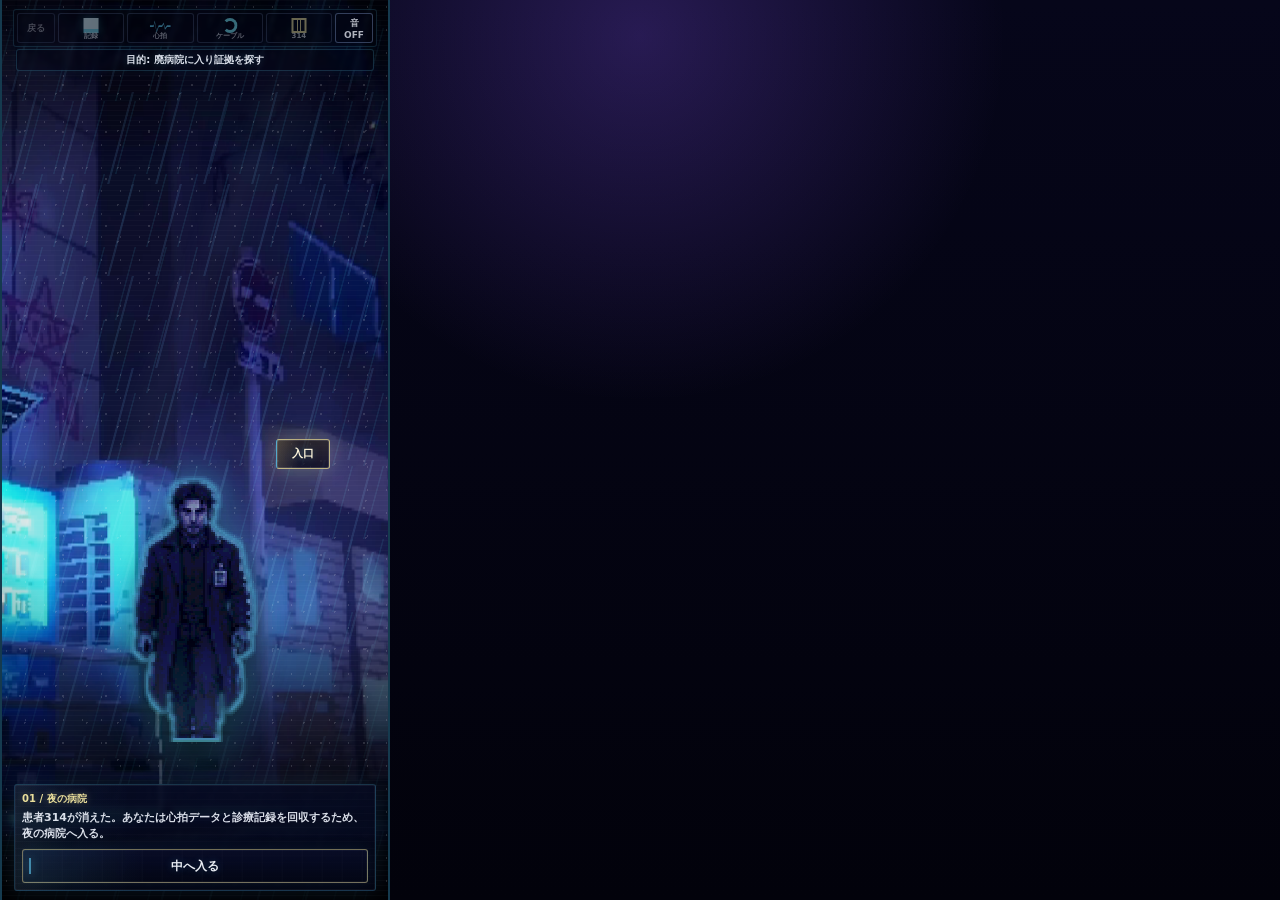
==== commit 9a3d326f: "Increase character presence in story scenes" ====
--- a/story/index.html
+++ b/story/index.html
@@ -4,7 +4,7 @@
   <meta charset="utf-8">
   <meta name="viewport" content="width=device-width, initial-scale=1, viewport-fit=cover">
   <title>聴診 Auscultation - Mobile Prototype</title>
-  <link rel="stylesheet" href="./styles.css?v=20260616-refui1">
+  <link rel="stylesheet" href="./styles.css?v=20260616-refchar1">
 </head>
 <body>
   <main class="phone" id="app">
@@ -92,6 +92,6 @@
       </section>
     </section>
   </main>
-  <script src="./app.js?v=20260616-refui1"></script>
+  <script src="./app.js?v=20260616-refchar1"></script>
 </body>
 </html>
--- a/story/styles.css
+++ b/story/styles.css
@@ -110,9 +110,9 @@
 
 .scene-or .scene-bg,
 .scene-records .scene-bg {
-  background-image: url("./assets/bg_or.png");
-  background-position: center 43%;
-  filter: saturate(1.04) contrast(1.12) brightness(.78);
+  background-image: url("./assets/bg_ref_alley.png?v=20260615-ref1");
+  background-position: center 49%;
+  filter: saturate(1.08) contrast(1.12) brightness(.7);
   animation: roomCameraDrift 12s ease-in-out infinite;
 }
 
@@ -122,11 +122,12 @@
   position: absolute;
   inset: 0;
   background:
+    url("./assets/bg_or.png") center 43% / cover no-repeat,
     radial-gradient(ellipse at 50% 20%, rgba(205, 246, 255, .24), transparent 18%),
     radial-gradient(ellipse at 50% 48%, rgba(61, 182, 255, .18), transparent 30%),
     linear-gradient(180deg, rgba(0, 0, 0, .18), transparent 38%, rgba(0, 0, 0, .32));
   mix-blend-mode: screen;
-  opacity: .72;
+  opacity: .46;
   animation: surgicalLampFlicker 5.6s steps(5) infinite;
 }
 
@@ -136,23 +137,24 @@
   position: absolute;
   inset: 0;
   background:
+    linear-gradient(132deg, rgba(2, 3, 14, .48) 0 14%, transparent 15% 54%, rgba(2, 3, 14, .38) 55% 100%),
     linear-gradient(90deg, transparent 0 73%, rgba(72, 234, 255, .14) 74% 76%, transparent 77%),
     repeating-linear-gradient(180deg, transparent 0 33px, rgba(72, 234, 255, .1) 34px 35px, transparent 36px 70px);
   mix-blend-mode: screen;
-  opacity: .28;
+  opacity: .36;
   animation: monitorRoomBlink 3.2s steps(4) infinite;
 }
 
 .scene-records .scene-bg {
-  background-size: auto 110%;
-  background-position: 43% 38%;
+  background-size: cover;
+  background-position: 50% 45%;
 }
 
 .scene-capsule .scene-bg,
 .scene-exit .scene-bg {
-  background-image: url("./assets/bg_capsule.png");
-  background-position: center 44%;
-  filter: saturate(1.08) contrast(1.13) brightness(.76);
+  background-image: url("./assets/bg_ref_alley_dim.png?v=20260615-ref1");
+  background-position: center 48%;
+  filter: saturate(1.12) contrast(1.14) brightness(.7);
   animation: capsuleCameraDrift 14s ease-in-out infinite;
 }
 
@@ -162,11 +164,12 @@
   position: absolute;
   inset: 0;
   background:
+    url("./assets/bg_capsule.png") center 44% / cover no-repeat,
     radial-gradient(ellipse at 50% 39%, rgba(255, 70, 116, .3), transparent 24%),
     radial-gradient(ellipse at 51% 46%, rgba(72, 234, 255, .18), transparent 38%),
     linear-gradient(180deg, rgba(0, 0, 0, .12), transparent 44%, rgba(0, 0, 0, .36));
   mix-blend-mode: screen;
-  opacity: .7;
+  opacity: .48;
   animation: capsuleCoreFlicker 3.8s steps(5) infinite;
 }
 
@@ -176,16 +179,17 @@
   position: absolute;
   inset: 0;
   background:
+    linear-gradient(128deg, rgba(2, 3, 14, .42) 0 16%, transparent 17% 56%, rgba(2, 3, 14, .42) 57% 100%),
     repeating-linear-gradient(90deg, transparent 0 28px, rgba(72, 234, 255, .08) 29px 30px, transparent 31px 72px),
     repeating-linear-gradient(180deg, transparent 0 41px, rgba(255, 94, 168, .06) 42px 43px, transparent 44px 86px);
   mix-blend-mode: screen;
-  opacity: .24;
+  opacity: .34;
   animation: monitorRoomBlink 4.4s steps(4) infinite reverse;
 }
 
 .scene-records .scene-bg,
 .scene-exit .scene-bg {
-  filter: saturate(1.08) contrast(1.16) brightness(.74);
+  filter: saturate(1.12) contrast(1.16) brightness(.68);
 }
 
 .skyline {
@@ -796,9 +800,9 @@
 }
 
 .scene-street .figure {
-  width: 154px;
-  height: 231px;
-  background-size: 616px 1386px;
+  width: 190px;
+  height: 285px;
+  background-size: 760px 1710px;
   filter:
     drop-shadow(0 20px 14px rgba(0, 0, 0, .62))
     drop-shadow(0 0 16px rgba(72, 234, 255, .44))
@@ -808,9 +812,9 @@
 
 .scene-or .figure,
 .scene-records .figure {
-  width: 140px;
-  height: 210px;
-  background-size: 560px 1260px;
+  width: 166px;
+  height: 249px;
+  background-size: 664px 1494px;
   filter:
     drop-shadow(0 18px 12px rgba(0, 0, 0, .6))
     drop-shadow(0 0 14px rgba(72, 234, 255, .44))
@@ -820,9 +824,9 @@
 
 .scene-capsule .figure,
 .scene-exit .figure {
-  width: 132px;
-  height: 198px;
-  background-size: 528px 1188px;
+  width: 154px;
+  height: 231px;
+  background-size: 616px 1386px;
   filter:
     drop-shadow(0 18px 12px rgba(0, 0, 0, .6))
     drop-shadow(0 0 14px rgba(72, 234, 255, .4))
@@ -855,63 +859,63 @@
 }
 
 .scene-street.figure-dir-side {
-  --sprite-row: -231px;
+  --sprite-row: -285px;
 }
 
 .scene-street.figure-dir-back {
-  --sprite-row: -462px;
+  --sprite-row: -570px;
 }
 
 .scene-street.figure-action-reach-side {
-  --sprite-row: -693px;
+  --sprite-row: -855px;
 }
 
 .scene-street.figure-action-reach-back {
-  --sprite-row: -924px;
+  --sprite-row: -1140px;
 }
 
 .scene-street.figure-action-crouch {
-  --sprite-row: -1155px;
+  --sprite-row: -1425px;
 }
 
 .scene-or.figure-dir-side,
 .scene-records.figure-dir-side {
-  --sprite-row: -210px;
+  --sprite-row: -249px;
 }
 
 .scene-or.figure-dir-back,
 .scene-records.figure-dir-back {
-  --sprite-row: -420px;
+  --sprite-row: -498px;
 }
 
 .scene-or.figure-action-reach-side,
 .scene-records.figure-action-reach-side {
-  --sprite-row: -630px;
+  --sprite-row: -747px;
 }
 
 .scene-or.figure-action-reach-back,
 .scene-records.figure-action-reach-back {
-  --sprite-row: -840px;
+  --sprite-row: -996px;
 }
 
 .scene-or.figure-action-crouch,
 .scene-records.figure-action-crouch {
-  --sprite-row: -1050px;
+  --sprite-row: -1245px;
 }
 
 .scene-capsule.figure-dir-side,
 .scene-exit.figure-dir-side {
-  --sprite-row: -198px;
+  --sprite-row: -231px;
 }
 
 .scene-capsule.figure-dir-back,
 .scene-exit.figure-dir-back {
-  --sprite-row: -396px;
+  --sprite-row: -462px;
 }
 
 .scene-capsule.figure-action-reach-back,
 .scene-exit.figure-action-reach-back {
-  --sprite-row: -792px;
+  --sprite-row: -924px;
 }
 
 .screen.is-walking .figure {
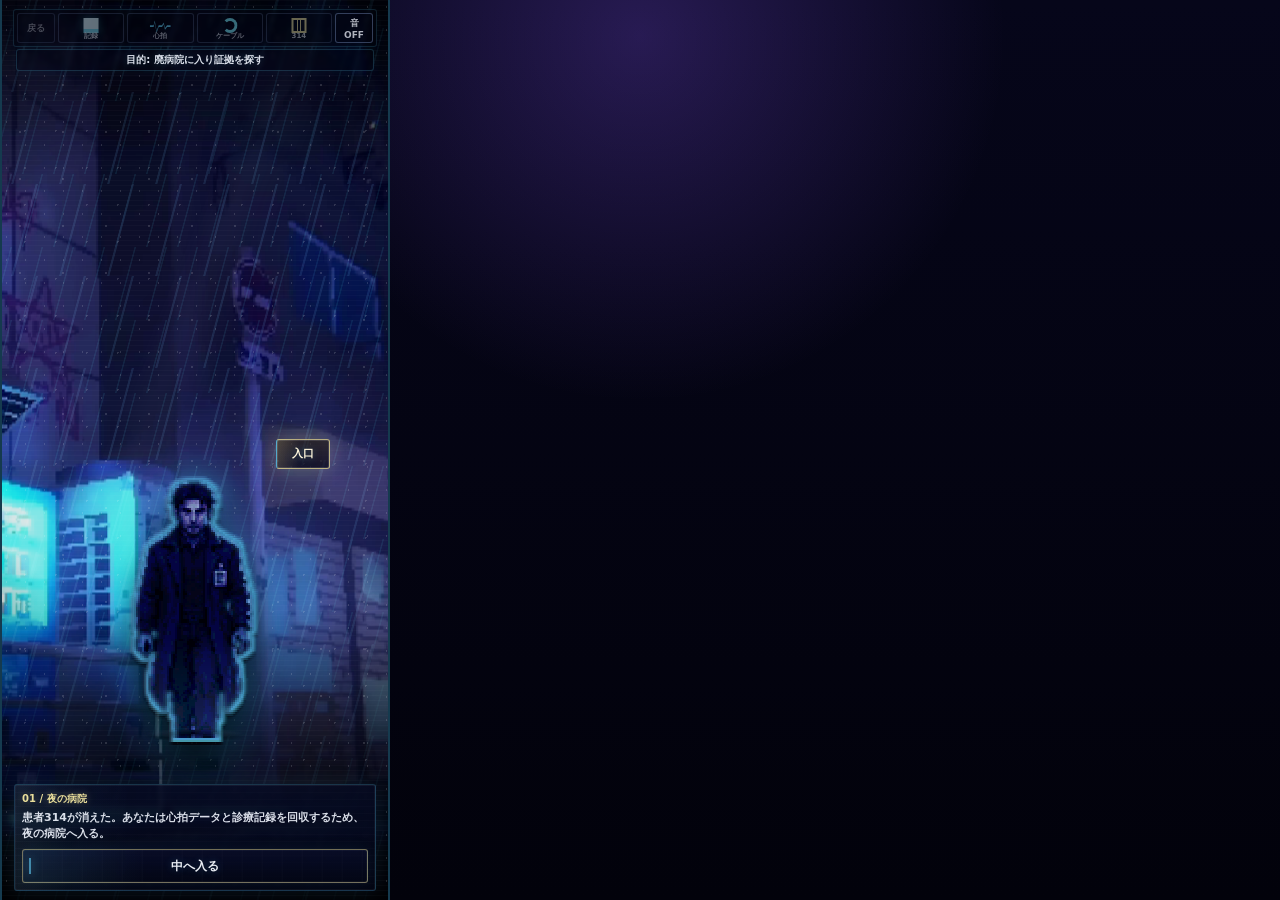
==== commit 12028dd0: "Polish protagonist rim lighting" ====
--- a/story/index.html
+++ b/story/index.html
@@ -4,7 +4,7 @@
   <meta charset="utf-8">
   <meta name="viewport" content="width=device-width, initial-scale=1, viewport-fit=cover">
   <title>聴診 Auscultation - Mobile Prototype</title>
-  <link rel="stylesheet" href="./styles.css?v=20260616-refchar1">
+  <link rel="stylesheet" href="./styles.css?v=20260616-charpolish1">
 </head>
 <body>
   <main class="phone" id="app">
@@ -92,6 +92,6 @@
       </section>
     </section>
   </main>
-  <script src="./app.js?v=20260616-refchar1"></script>
+  <script src="./app.js?v=20260616-charpolish1"></script>
 </body>
 </html>
--- a/story/styles.css
+++ b/story/styles.css
@@ -777,9 +777,14 @@
   image-rendering: pixelated;
   pointer-events: none;
   filter:
-    drop-shadow(0 10px 8px rgba(0, 0, 0, .46))
-    drop-shadow(0 0 14px rgba(72, 234, 255, .36))
-    brightness(1.08);
+    drop-shadow(1px 0 0 rgba(83, 225, 255, .34))
+    drop-shadow(-1px 0 0 rgba(255, 94, 168, .18))
+    drop-shadow(0 2px 0 rgba(0, 0, 0, .62))
+    drop-shadow(0 12px 8px rgba(0, 0, 0, .48))
+    drop-shadow(0 0 12px rgba(72, 234, 255, .28))
+    saturate(1.08)
+    contrast(1.08)
+    brightness(1.04);
   transition:
     left .58s steps(7),
     top .58s steps(7);
@@ -790,12 +795,12 @@
   content: "";
   position: absolute;
   left: 50%;
-  bottom: 8px;
-  width: 44%;
-  height: 9px;
+  bottom: 7px;
+  width: 52%;
+  height: 10px;
   transform: translateX(-50%);
-  background: radial-gradient(ellipse, rgba(0, 0, 0, .48), rgba(0, 0, 0, .18) 48%, transparent 72%);
-  opacity: .72;
+  background: radial-gradient(ellipse, rgba(0, 0, 0, .58), rgba(0, 0, 0, .22) 46%, transparent 74%);
+  opacity: .76;
   pointer-events: none;
 }
 
@@ -804,10 +809,14 @@
   height: 285px;
   background-size: 760px 1710px;
   filter:
-    drop-shadow(0 20px 14px rgba(0, 0, 0, .62))
-    drop-shadow(0 0 16px rgba(72, 234, 255, .44))
-    saturate(1.03)
-    brightness(.92);
+    drop-shadow(1px 0 0 rgba(83, 225, 255, .42))
+    drop-shadow(-1px 0 0 rgba(255, 94, 168, .22))
+    drop-shadow(0 3px 0 rgba(0, 0, 0, .66))
+    drop-shadow(0 22px 15px rgba(0, 0, 0, .62))
+    drop-shadow(0 0 16px rgba(72, 234, 255, .36))
+    saturate(1.08)
+    contrast(1.12)
+    brightness(.95);
 }
 
 .scene-or .figure,
@@ -816,10 +825,14 @@
   height: 249px;
   background-size: 664px 1494px;
   filter:
-    drop-shadow(0 18px 12px rgba(0, 0, 0, .6))
-    drop-shadow(0 0 14px rgba(72, 234, 255, .44))
-    saturate(.98)
-    brightness(.86);
+    drop-shadow(1px 0 0 rgba(83, 225, 255, .4))
+    drop-shadow(-1px 0 0 rgba(255, 94, 168, .2))
+    drop-shadow(0 3px 0 rgba(0, 0, 0, .64))
+    drop-shadow(0 19px 13px rgba(0, 0, 0, .6))
+    drop-shadow(0 0 15px rgba(72, 234, 255, .34))
+    saturate(1.04)
+    contrast(1.12)
+    brightness(.9);
 }
 
 .scene-capsule .figure,
@@ -828,10 +841,14 @@
   height: 231px;
   background-size: 616px 1386px;
   filter:
-    drop-shadow(0 18px 12px rgba(0, 0, 0, .6))
-    drop-shadow(0 0 14px rgba(72, 234, 255, .4))
-    saturate(.95)
-    brightness(.82);
+    drop-shadow(1px 0 0 rgba(83, 225, 255, .38))
+    drop-shadow(-1px 0 0 rgba(255, 94, 168, .2))
+    drop-shadow(0 3px 0 rgba(0, 0, 0, .64))
+    drop-shadow(0 18px 13px rgba(0, 0, 0, .6))
+    drop-shadow(0 0 14px rgba(72, 234, 255, .32))
+    saturate(1.02)
+    contrast(1.1)
+    brightness(.88);
 }
 
 .figure-dir-front {
@@ -921,9 +938,14 @@
 .screen.is-walking .figure {
   animation: tinyIdle 1.2s steps(2) infinite;
   filter:
+    drop-shadow(1px 0 0 rgba(83, 225, 255, .42))
+    drop-shadow(-1px 0 0 rgba(255, 94, 168, .22))
+    drop-shadow(0 3px 0 rgba(0, 0, 0, .62))
     drop-shadow(0 15px 12px rgba(0, 0, 0, .56))
-    drop-shadow(0 0 18px rgba(72, 234, 255, .46))
-    brightness(1.06);
+    drop-shadow(0 0 17px rgba(72, 234, 255, .36))
+    saturate(1.08)
+    contrast(1.1)
+    brightness(.98);
 }
 
 .screen.is-walking .figure::after {
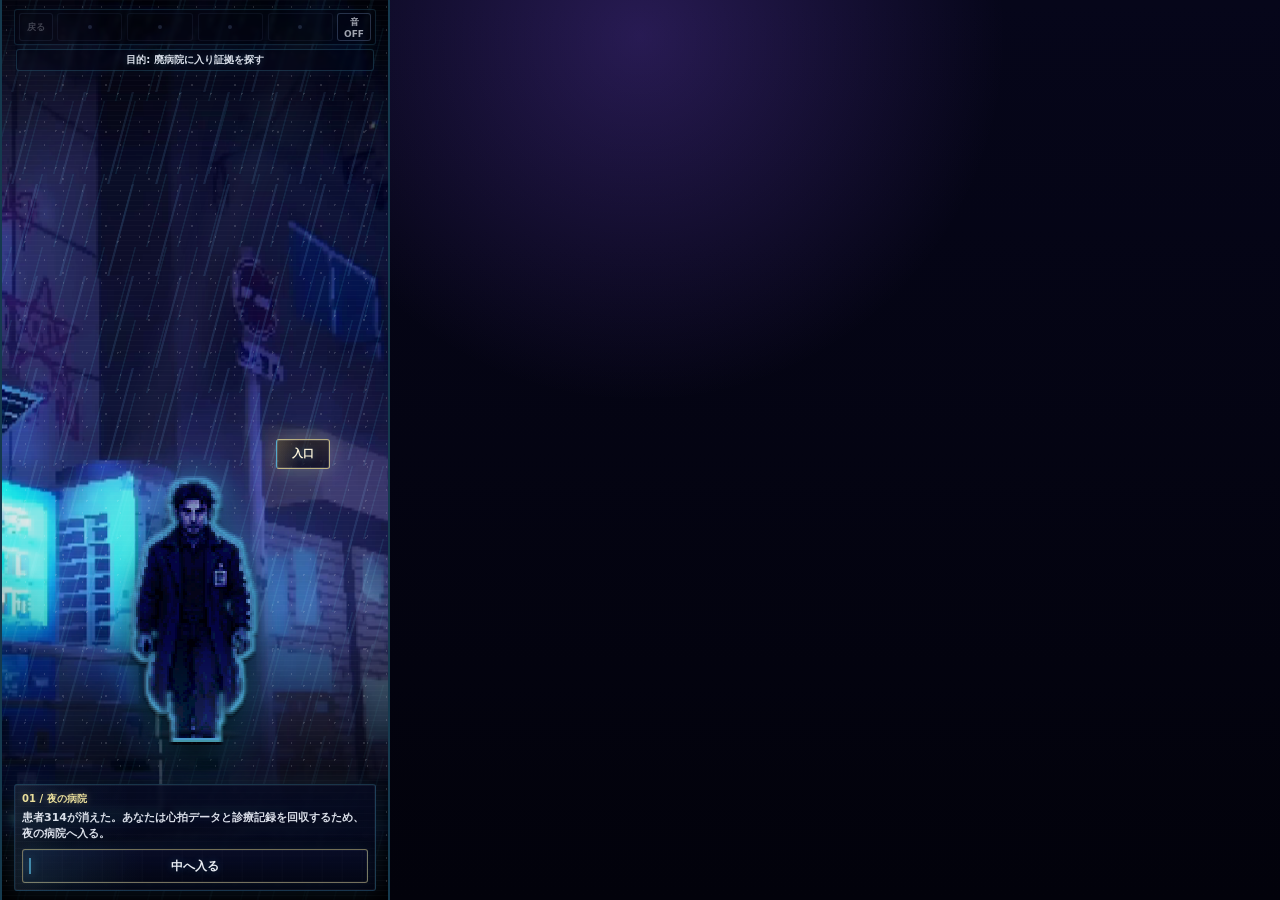
==== commit 6f50edae: "Quiet evidence HUD" ====
--- a/story/index.html
+++ b/story/index.html
@@ -4,7 +4,7 @@
   <meta charset="utf-8">
   <meta name="viewport" content="width=device-width, initial-scale=1, viewport-fit=cover">
   <title>聴診 Auscultation - Mobile Prototype</title>
-  <link rel="stylesheet" href="./styles.css?v=20260616-charpolish1">
+  <link rel="stylesheet" href="./styles.css?v=20260616-cleanhud1">
 </head>
 <body>
   <main class="phone" id="app">
@@ -92,6 +92,6 @@
       </section>
     </section>
   </main>
-  <script src="./app.js?v=20260616-charpolish1"></script>
+  <script src="./app.js?v=20260616-cleanhud1"></script>
 </body>
 </html>
--- a/story/styles.css
+++ b/story/styles.css
@@ -277,7 +277,7 @@
 
 .motion-cut {
   z-index: 29;
-  display: grid;
+  display: none;
   place-items: center;
   opacity: 0;
   transform: translateX(-110%);
@@ -1088,17 +1088,17 @@
 .evidence-panel {
   position: absolute;
   z-index: 31;
-  left: 11px;
-  right: 11px;
+  left: 12px;
+  right: 12px;
   top: max(9px, env(safe-area-inset-top));
   display: grid;
-  grid-template-columns: 38px minmax(0, 1fr) 38px;
-  gap: 3px;
+  grid-template-columns: 34px minmax(0, 1fr) 34px;
+  gap: 4px;
   align-items: center;
-  padding: 3px;
+  padding: 3px 4px;
   border: 1px solid rgba(101, 214, 255, .14);
   border-radius: 3px;
-  background: rgba(3, 6, 19, .24);
+  background: rgba(3, 6, 19, .18);
   box-shadow: 0 0 12px rgba(101, 214, 255, .04);
   backdrop-filter: blur(2px);
 }
@@ -1109,12 +1109,12 @@
 
 .back-button,
 .audio-toggle {
-  min-height: 30px;
+  min-height: 28px;
   padding: 0 4px;
-  border-color: rgba(120, 143, 190, .42);
+  border-color: rgba(120, 143, 190, .32);
   border-radius: 3px;
-  background: rgba(3, 7, 21, .34);
-  color: rgba(242, 246, 255, .72);
+  background: rgba(3, 7, 21, .22);
+  color: rgba(242, 246, 255, .66);
   font-size: 9px;
   font-weight: 900;
   text-shadow: none;
@@ -1167,7 +1167,7 @@
 .evidence-slots {
   display: grid;
   grid-template-columns: repeat(4, minmax(0, 1fr));
-  gap: 3px;
+  gap: 5px;
 }
 
 .audio-toggle.is-on {
@@ -1180,16 +1180,30 @@
   position: relative;
   min-width: 0;
   min-height: 0;
-  height: 30px;
+  height: 28px;
   padding: 0;
-  border: 1px solid rgba(120, 143, 190, .42);
+  border: 1px solid rgba(120, 143, 190, .24);
   border-radius: 3px;
-  background: rgba(3, 7, 21, .34);
+  background: rgba(3, 7, 21, .16);
   color: var(--ink);
-  opacity: .44;
+  opacity: .36;
   overflow: hidden;
   text-shadow: none;
   box-shadow: none;
+}
+
+.evidence-slot::after {
+  content: "";
+  position: absolute;
+  left: 50%;
+  top: 50%;
+  width: 4px;
+  height: 4px;
+  border-radius: 50%;
+  background: rgba(120, 143, 190, .62);
+  transform: translate(-50%, -50%);
+  box-shadow: 0 0 8px rgba(72, 234, 255, .12);
+  pointer-events: none;
 }
 
 .evidence-slot::before {
@@ -1211,6 +1225,11 @@
   height: 15px;
   transform: translateX(-50%);
   image-rendering: pixelated;
+}
+
+.evidence-slot:not(.is-found) span,
+.evidence-slot:not(.is-found) b {
+  display: none;
 }
 
 .evidence-slot b {
@@ -1233,6 +1252,10 @@
   box-shadow:
     0 0 0 1px rgba(255, 255, 255, .05) inset,
     0 0 16px rgba(72, 234, 255, .22);
+}
+
+.evidence-slot.is-found::after {
+  display: none;
 }
 
 .evidence-slot.is-new {
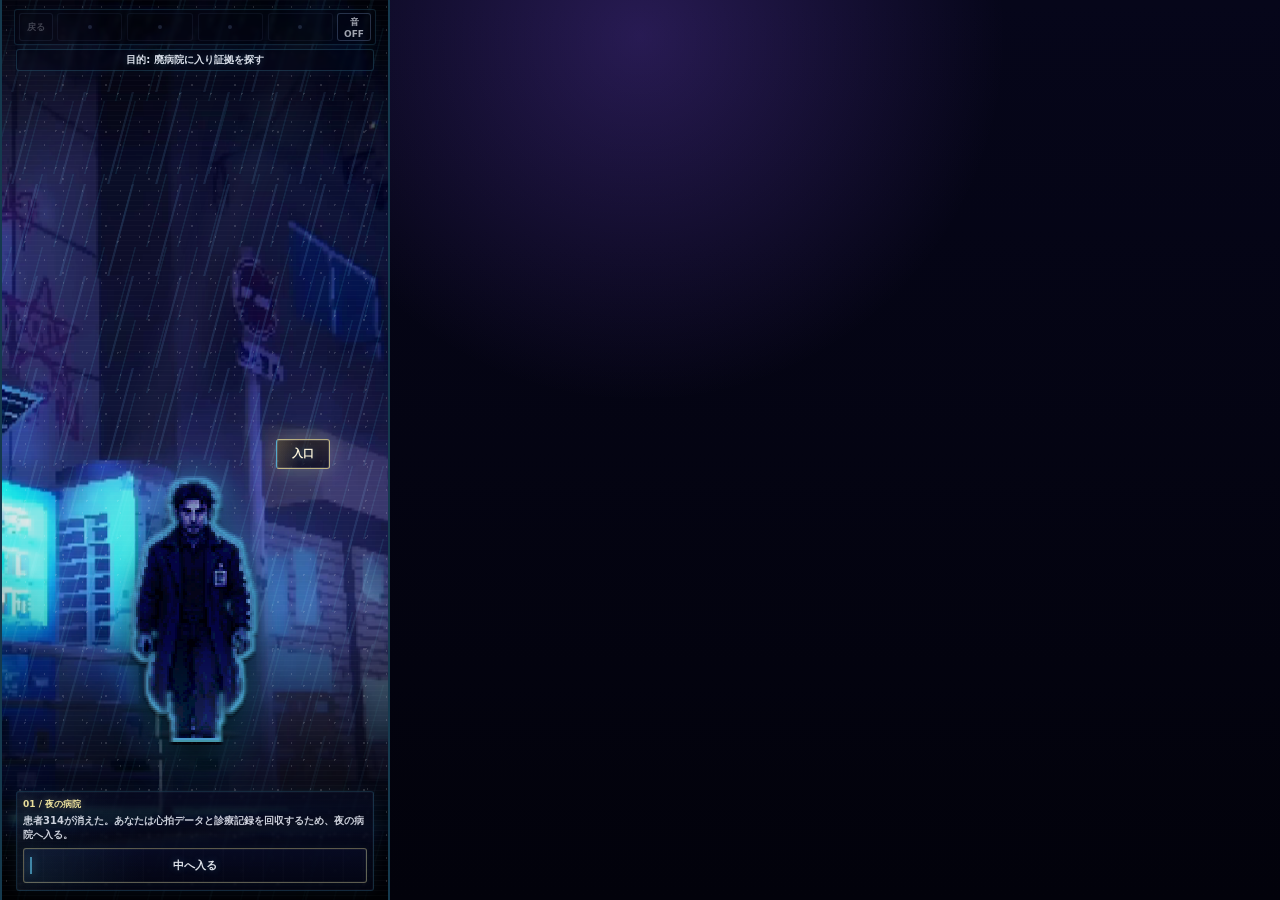
==== commit 8a501b13: "Soften lower story HUD" ====
--- a/story/index.html
+++ b/story/index.html
@@ -4,7 +4,7 @@
   <meta charset="utf-8">
   <meta name="viewport" content="width=device-width, initial-scale=1, viewport-fit=cover">
   <title>聴診 Auscultation - Mobile Prototype</title>
-  <link rel="stylesheet" href="./styles.css?v=20260616-cleanhud1">
+  <link rel="stylesheet" href="./styles.css?v=20260616-subtitlehud1">
 </head>
 <body>
   <main class="phone" id="app">
@@ -92,6 +92,6 @@
       </section>
     </section>
   </main>
-  <script src="./app.js?v=20260616-cleanhud1"></script>
+  <script src="./app.js?v=20260616-subtitlehud1"></script>
 </body>
 </html>
--- a/story/styles.css
+++ b/story/styles.css
@@ -1538,20 +1538,20 @@
 .hud {
   position: absolute;
   z-index: 30;
-  left: 12px;
-  right: 12px;
+  left: 14px;
+  right: 14px;
   bottom: max(9px, env(safe-area-inset-bottom));
-  padding: 7px;
-  border: 1px solid rgba(101, 214, 255, .22);
+  padding: 6px 6px 7px;
+  border: 1px solid rgba(101, 214, 255, .16);
   border-radius: 3px;
   background:
-    linear-gradient(90deg, rgba(101, 214, 255, .06), transparent 32%),
-    linear-gradient(180deg, rgba(9, 14, 42, .52), rgba(4, 6, 22, .58)),
-    rgba(4, 8, 26, .42);
+    linear-gradient(90deg, rgba(101, 214, 255, .04), transparent 30%),
+    linear-gradient(180deg, rgba(9, 14, 42, .38), rgba(4, 6, 22, .46)),
+    rgba(4, 8, 26, .28);
   box-shadow:
-    0 0 0 1px rgba(255, 255, 255, .04) inset,
-    0 0 22px rgba(101, 214, 255, .1);
-  backdrop-filter: blur(2px);
+    0 0 0 1px rgba(255, 255, 255, .025) inset,
+    0 0 16px rgba(101, 214, 255, .06);
+  backdrop-filter: blur(1px);
   overflow: hidden;
 }
 
@@ -1562,7 +1562,7 @@
   background:
     repeating-linear-gradient(180deg, rgba(255, 255, 255, .06) 0 1px, transparent 1px 7px),
     linear-gradient(90deg, rgba(234, 223, 155, .12), transparent 18%);
-  opacity: .32;
+  opacity: .16;
   pointer-events: none;
 }
 
@@ -1579,20 +1579,20 @@
 }
 
 .chapter {
-  margin: 0 0 4px;
+  margin: 0 0 3px;
   color: var(--gold);
-  font-size: 10px;
+  font-size: 9px;
   font-weight: 900;
   text-shadow: 0 0 9px rgba(234, 223, 155, .32);
 }
 
 .line {
   min-height: 0;
-  margin: 0 0 7px;
-  color: rgba(242, 246, 255, .9);
-  font-size: 11px;
+  margin: 0 0 6px;
+  color: rgba(242, 246, 255, .84);
+  font-size: 10px;
   font-weight: 650;
-  line-height: 1.45;
+  line-height: 1.38;
   display: -webkit-box;
   overflow: hidden;
   -webkit-box-orient: vertical;
@@ -1602,7 +1602,7 @@
 .actions {
   display: grid;
   grid-template-columns: 1fr;
-  gap: 5px;
+  gap: 4px;
 }
 
 .actions:has(button + button) {
@@ -1611,20 +1611,25 @@
 
 .actions button {
   position: relative;
-  min-height: 34px;
-  border-color: rgba(234, 223, 155, .48);
+  min-height: 32px;
+  padding: 0 5px;
+  border-color: rgba(234, 223, 155, .38);
   border-radius: 3px;
   background:
-    linear-gradient(90deg, rgba(101, 214, 255, .1), transparent 36%),
-    linear-gradient(180deg, rgba(11, 16, 47, .66), rgba(4, 7, 23, .7));
-  color: rgba(246, 250, 255, .94);
-  font-size: 12px;
+    linear-gradient(90deg, rgba(101, 214, 255, .08), transparent 36%),
+    linear-gradient(180deg, rgba(11, 16, 47, .52), rgba(4, 7, 23, .6));
+  color: rgba(246, 250, 255, .9);
+  font-size: 11px;
   letter-spacing: 0;
   text-shadow: 0 0 9px rgba(101, 214, 255, .24);
   box-shadow:
     0 0 0 1px rgba(255, 255, 255, .04) inset,
-    0 0 16px rgba(101, 214, 255, .08);
+    0 0 12px rgba(101, 214, 255, .06);
   overflow: hidden;
+}
+
+.actions:not(:has(button + button)) button {
+  min-height: 35px;
 }
 
 .actions button::before {
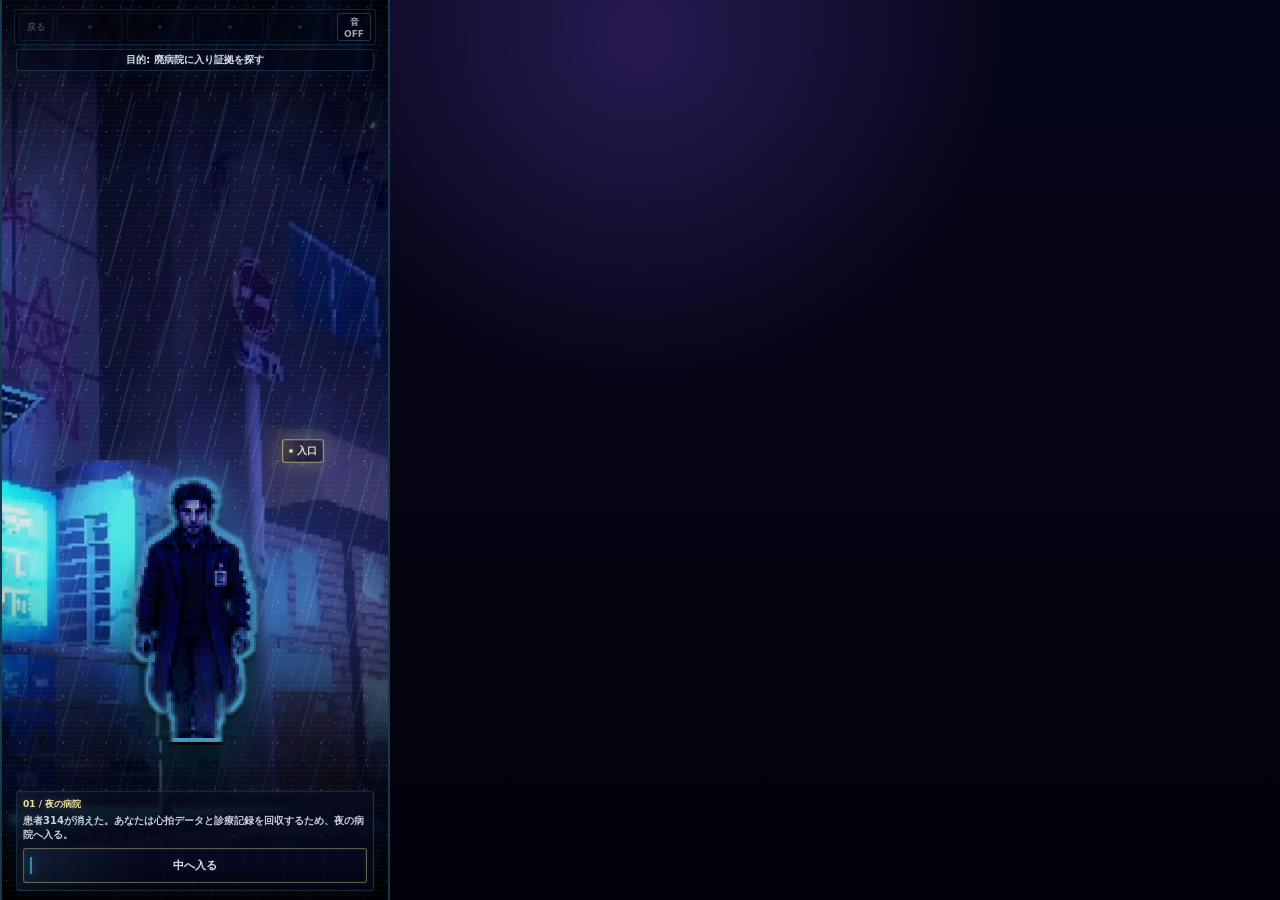
==== commit 74b09934: "Make investigation markers quieter" ====
--- a/story/index.html
+++ b/story/index.html
@@ -4,7 +4,7 @@
   <meta charset="utf-8">
   <meta name="viewport" content="width=device-width, initial-scale=1, viewport-fit=cover">
   <title>聴診 Auscultation - Mobile Prototype</title>
-  <link rel="stylesheet" href="./styles.css?v=20260616-subtitlehud1">
+  <link rel="stylesheet" href="./styles.css?v=20260616-quiethotspots1">
 </head>
 <body>
   <main class="phone" id="app">
@@ -92,6 +92,6 @@
       </section>
     </section>
   </main>
-  <script src="./app.js?v=20260616-subtitlehud1"></script>
+  <script src="./app.js?v=20260616-quiethotspots1"></script>
 </body>
 </html>
--- a/story/styles.css
+++ b/story/styles.css
@@ -966,56 +966,75 @@
 
 .hotspot {
   position: absolute;
-  min-width: 54px;
-  min-height: 30px;
-  padding: 0 7px;
-  border: 1px solid rgba(101, 214, 255, .5);
-  border-left-color: rgba(234, 223, 155, .68);
+  min-width: 42px;
+  min-height: 24px;
+  padding: 0 6px 0 14px;
+  border: 1px solid rgba(101, 214, 255, .28);
+  border-left-color: rgba(101, 214, 255, .46);
   border-radius: 3px;
   background:
-    linear-gradient(90deg, rgba(101, 214, 255, .08), transparent 38%),
-    linear-gradient(180deg, rgba(8, 13, 36, .38), rgba(3, 5, 18, .58));
-  color: rgba(248, 251, 255, .92);
-  font-size: 11px;
+    linear-gradient(90deg, rgba(101, 214, 255, .08), transparent 36%),
+    linear-gradient(180deg, rgba(8, 13, 36, .24), rgba(3, 5, 18, .38));
+  color: rgba(248, 251, 255, .8);
+  font-size: 10px;
   font-weight: 900;
-  text-shadow: 0 0 8px rgba(101, 214, 255, .34);
+  text-shadow: 0 0 7px rgba(101, 214, 255, .22);
   pointer-events: auto;
-  animation: hotspotPulse 1.9s steps(4) infinite;
+  animation: hotspotPulse 2.8s steps(4) infinite;
+  box-shadow:
+    0 0 0 1px rgba(255, 255, 255, .03) inset,
+    0 0 10px rgba(101, 214, 255, .08);
+}
+
+.hotspot::before {
+  content: "";
+  position: absolute;
+  left: 6px;
+  top: 50%;
+  width: 4px;
+  height: 4px;
+  border-radius: 50%;
+  background: rgba(101, 214, 255, .78);
+  transform: translateY(-50%);
+  box-shadow: 0 0 8px rgba(101, 214, 255, .42);
+  pointer-events: none;
+}
+
+.hotspot.is-guided {
+  border-color: rgba(234, 223, 155, .5);
+  border-left-color: rgba(234, 223, 155, .62);
+  background:
+    linear-gradient(90deg, rgba(234, 223, 155, .12), transparent 42%),
+    linear-gradient(180deg, rgba(37, 31, 16, .34), rgba(5, 6, 20, .48));
+  color: rgba(255, 247, 220, .9);
+  animation: guidePulse 2.1s steps(4) infinite;
+}
+
+.hotspot.is-guided::before {
+  background: rgba(234, 223, 155, .9);
+  box-shadow: 0 0 9px rgba(234, 223, 155, .5);
+}
+
+.hotspot.is-active {
+  border-color: rgba(255, 244, 189, .72);
+  color: rgba(255, 251, 234, .96);
+  background:
+    linear-gradient(90deg, rgba(255, 224, 139, .18), transparent 44%),
+    linear-gradient(180deg, rgba(22, 28, 58, .5), rgba(3, 5, 18, .62));
   box-shadow:
     0 0 0 1px rgba(255, 255, 255, .06) inset,
-    0 0 14px rgba(101, 214, 255, .12);
-}
-
-.hotspot.is-guided {
-  border-color: rgba(234, 223, 155, .76);
-  border-left-color: rgba(101, 214, 255, .76);
-  background:
-    linear-gradient(90deg, rgba(234, 223, 155, .18), transparent 42%),
-    linear-gradient(180deg, rgba(37, 31, 16, .58), rgba(5, 6, 20, .68));
-  color: #fff7dc;
-  animation: guidePulse 1.4s steps(4) infinite;
-}
-
-.hotspot.is-active {
-  border-color: rgba(255, 244, 189, .96);
-  color: #fffbea;
-  background:
-    linear-gradient(90deg, rgba(255, 224, 139, .24), transparent 44%),
-    linear-gradient(180deg, rgba(22, 28, 58, .72), rgba(3, 5, 18, .78));
-  box-shadow:
-    0 0 0 1px rgba(255, 255, 255, .1) inset,
-    0 0 18px rgba(255, 224, 139, .38),
-    0 0 28px rgba(72, 234, 255, .18);
+    0 0 14px rgba(255, 224, 139, .24),
+    0 0 20px rgba(72, 234, 255, .12);
   animation: targetLock .62s steps(4) infinite;
 }
 
 .hotspot.is-done {
-  min-width: 48px;
-  border-color: rgba(72, 234, 255, .46);
-  background: rgba(6, 30, 34, .7);
-  color: rgba(151, 244, 255, .96);
+  min-width: 36px;
+  border-color: rgba(72, 234, 255, .34);
+  background: rgba(6, 30, 34, .44);
+  color: rgba(151, 244, 255, .78);
   animation: none;
-  box-shadow: 0 0 16px rgba(72, 234, 255, .18);
+  box-shadow: 0 0 10px rgba(72, 234, 255, .12);
 }
 
 .hotspot-door {
